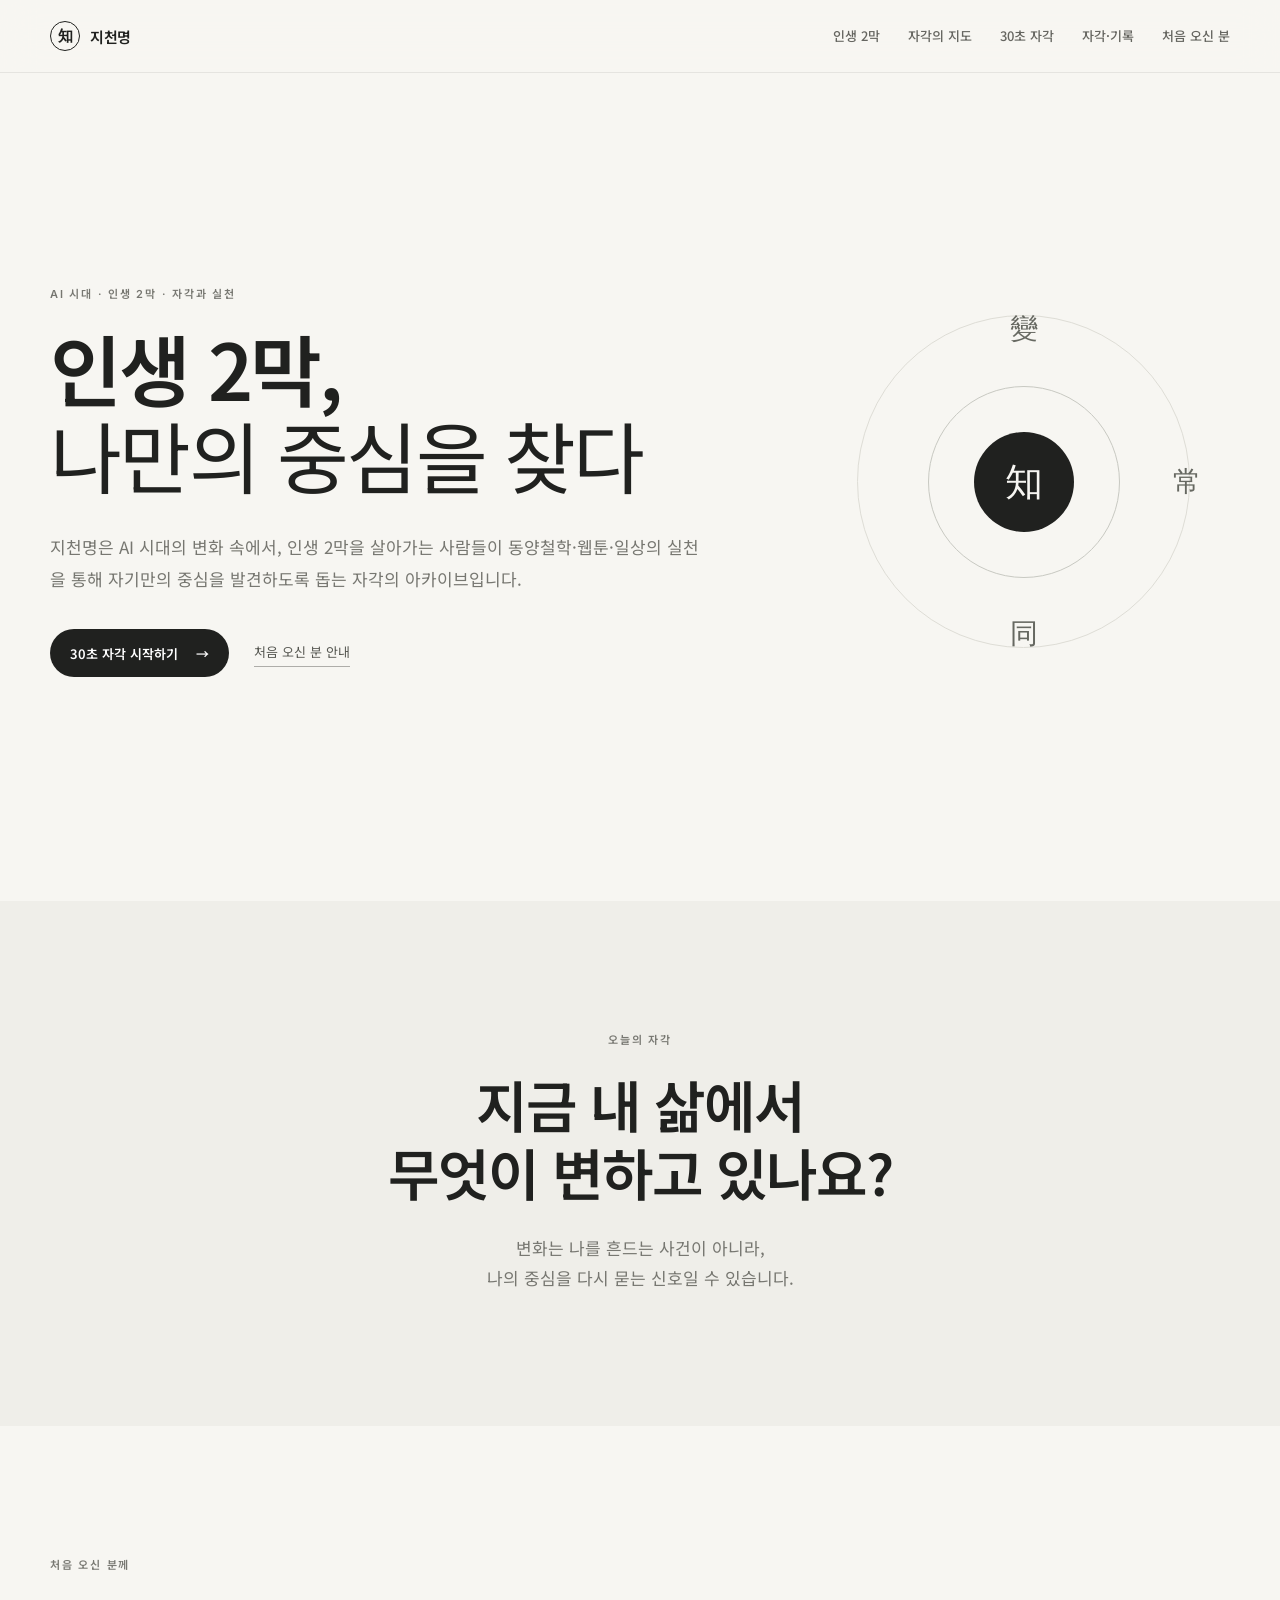
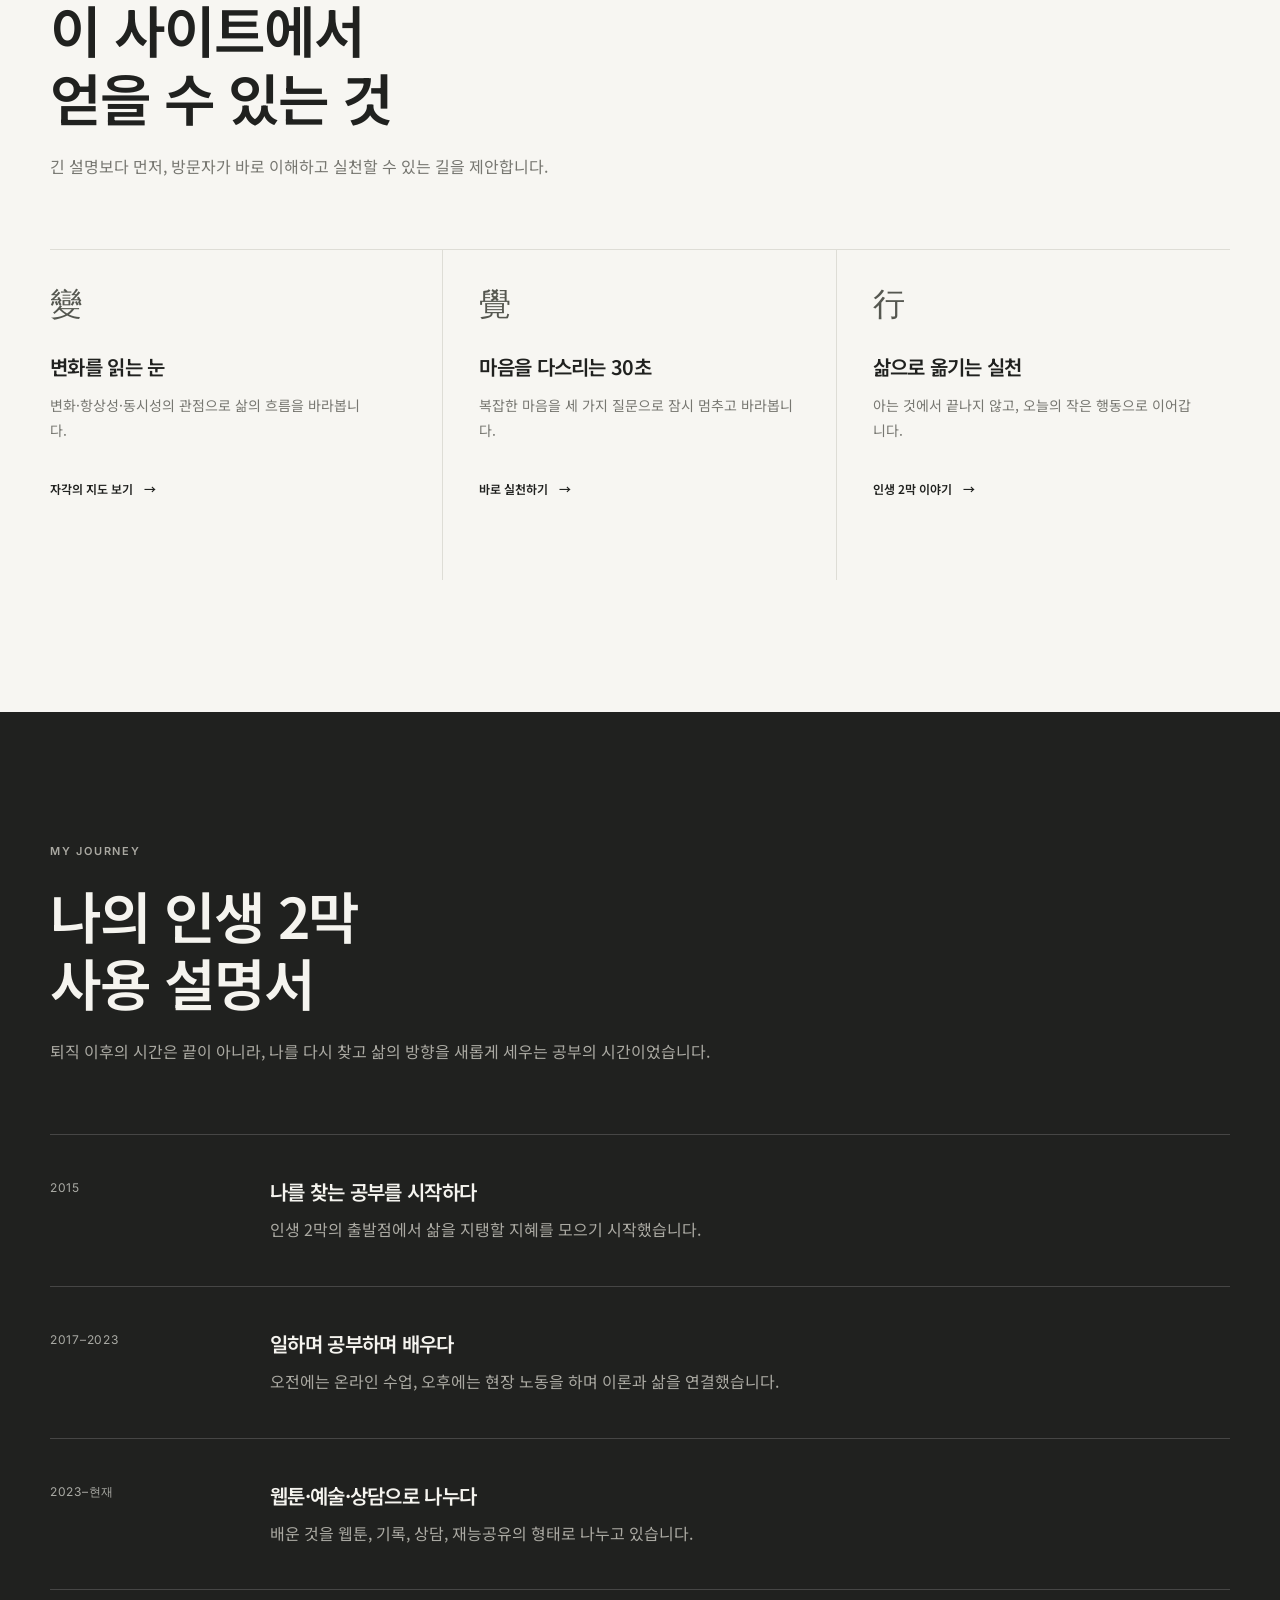
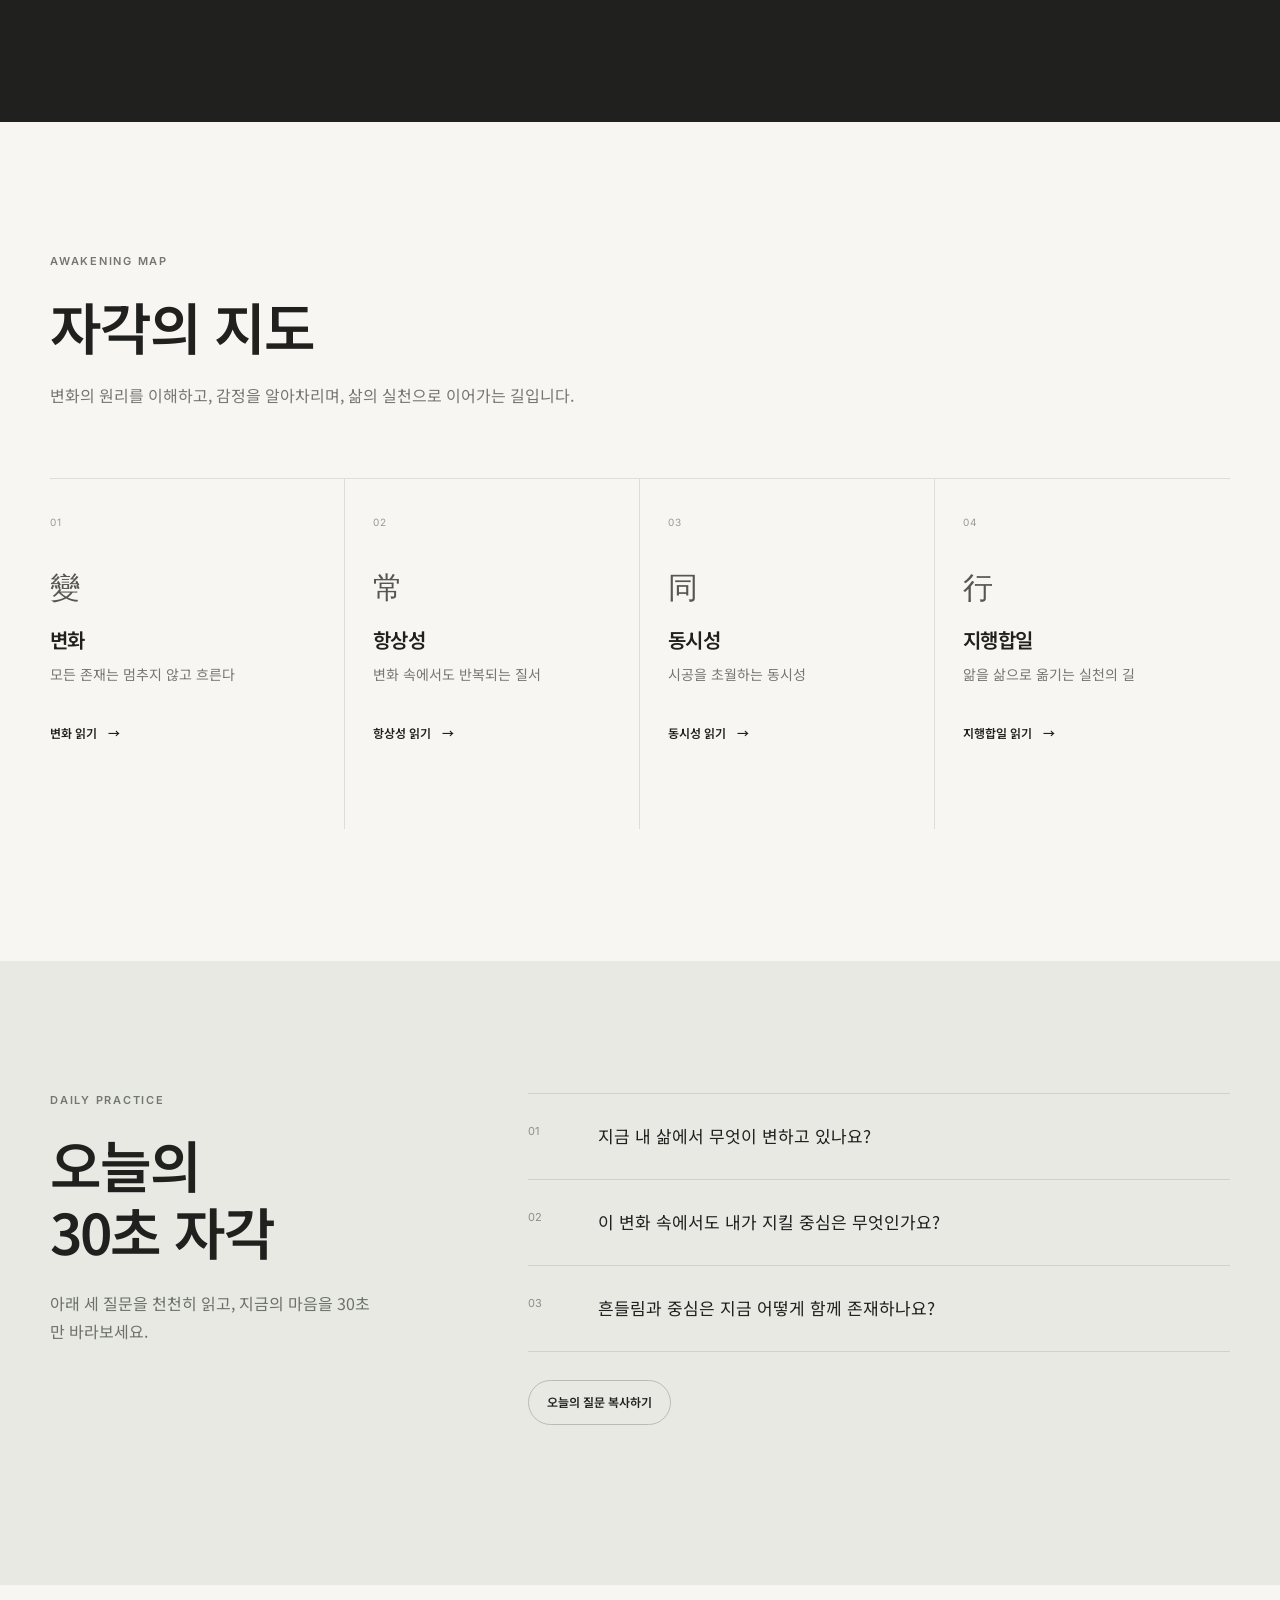
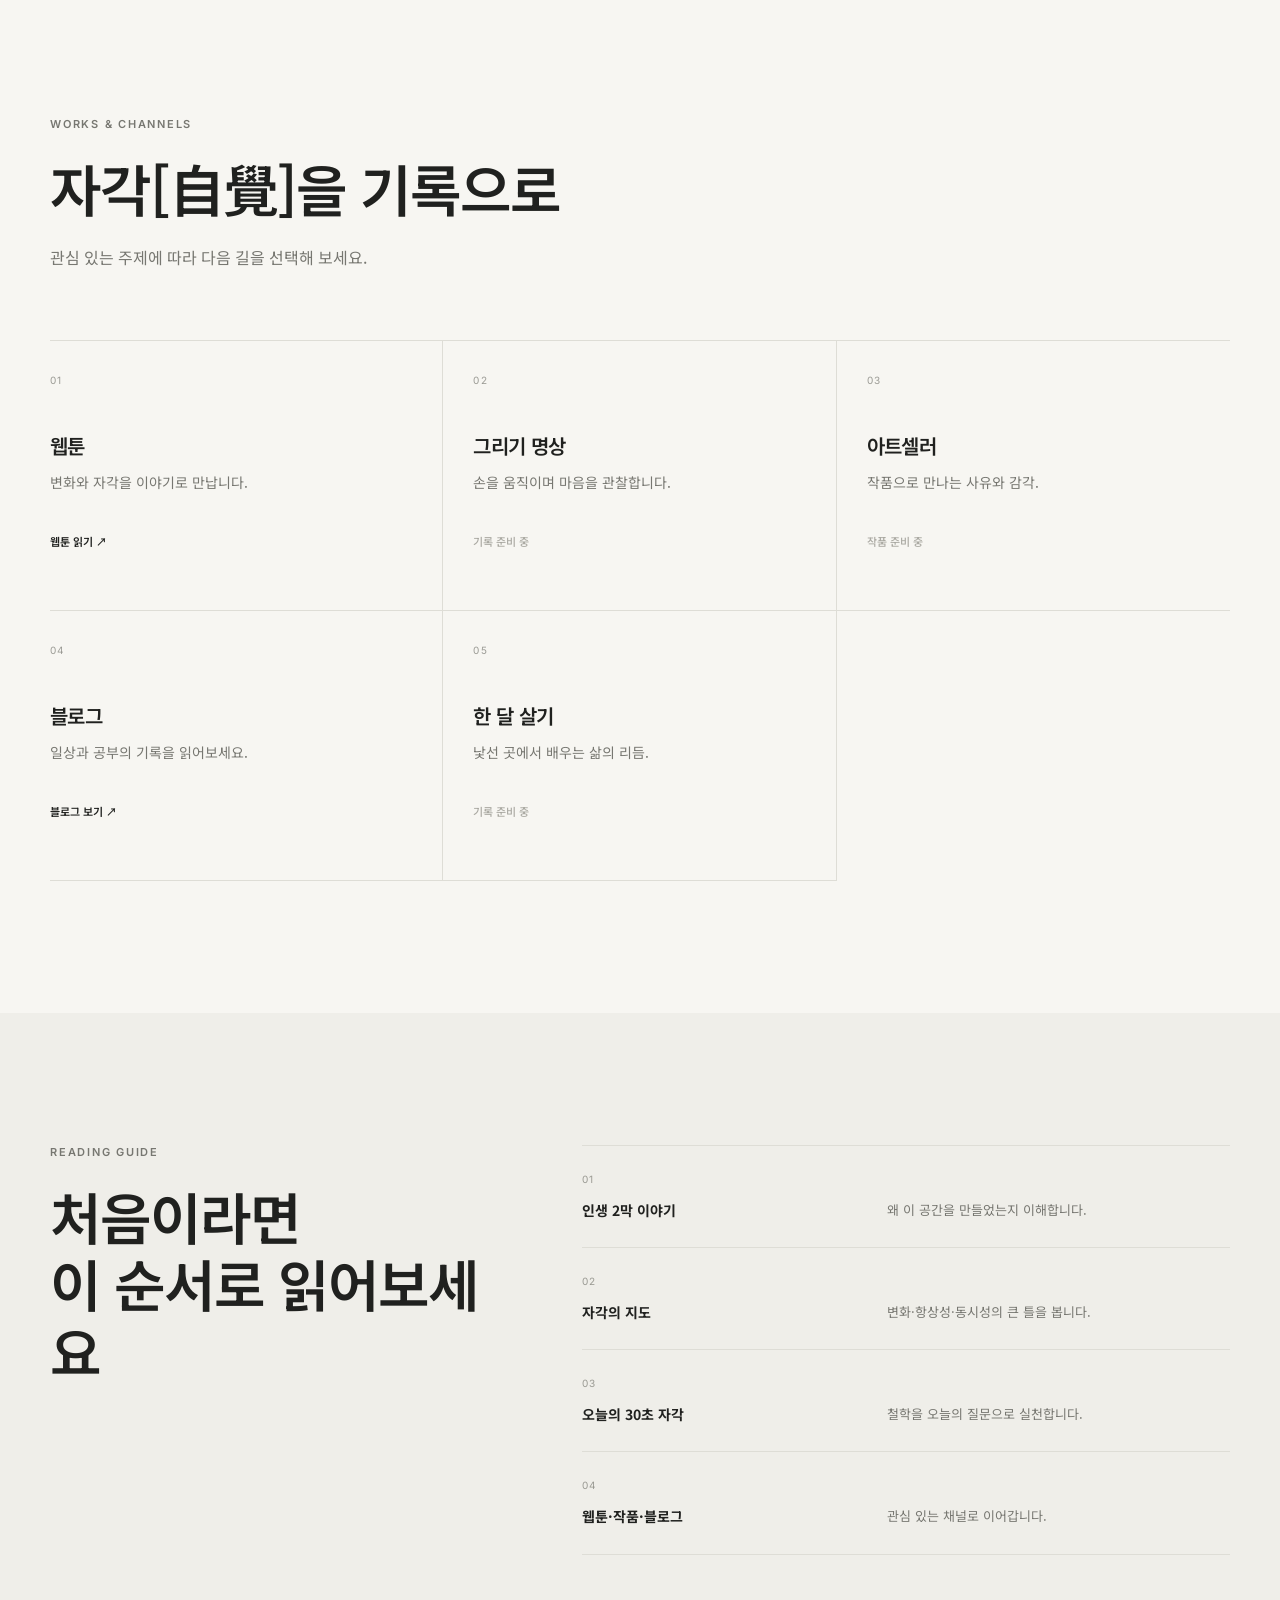
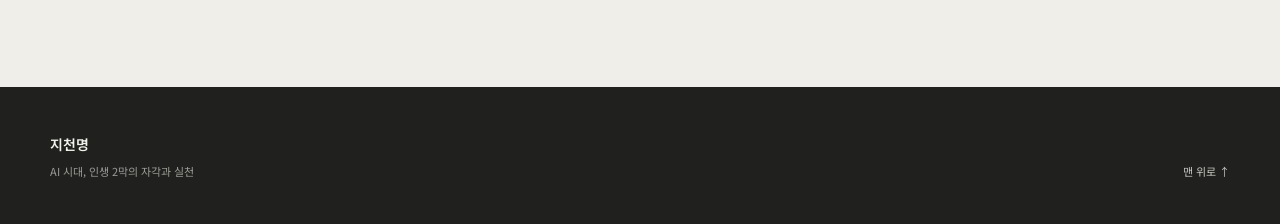
==== index.html @ b107c4fb "Update paragraphs for consistency in index.html" ====
<!doctype html>
<html lang="ko">
<head>
  <meta charset="utf-8">
  <meta name="viewport" content="width=device-width, initial-scale=1">
  <meta name="description" content="지천명 — AI 시대, 인생 2막의 자각과 실천. 동양철학·웹툰·일상의 실천을 통해 나만의 중심을 찾는 자각의 아카이브.">
  <meta name="theme-color" content="#f7f6f2">
  <meta property="og:title" content="지천명 | AI 시대, 인생 2막의 자각과 실천">
  <meta property="og:description" content="변화·항상성·동시성의 관점으로 인생 2막을 바라보고, 작은 실천으로 이어가는 자각의 아카이브.">
  <title>지천명 | AI 시대, 인생 2막의 자각과 실천</title>
  <link rel="preconnect" href="https://fonts.googleapis.com">
  <link rel="preconnect" href="https://fonts.gstatic.com" crossorigin>
  <link href="https://fonts.googleapis.com/css2?family=Inter:wght@400;500;600&family=Noto+Sans+KR:wght@400;500;600;700&display=swap" rel="stylesheet">
  <link rel="stylesheet" href="style.css">
</head>

<body>
  <header class="site-header">
    <div class="header-inner">
      <a class="brand" href="#top" aria-label="지천명 홈">
        <span class="brand-mark">知</span>
        <span>지천명</span>
      </a>

      <button class="menu-toggle" type="button" aria-expanded="false" aria-controls="site-nav">
        <span></span><span></span><span></span>
        <span class="sr-only">메뉴 열기</span>
      </button>

      <nav id="site-nav" class="site-nav" aria-label="주요 메뉴">
        <a href="#journey">인생 2막</a>
        <a href="#map">자각의 지도</a>
        <a href="#practice">30초 자각</a>
        <a href="#works">자각·기록</a>
        <a href="#guide">처음 오신 분</a>
      </nav>
    </div>
  </header>

  <main id="top">
    <section class="hero section">
      <div class="container hero-grid">
        <div class="hero-copy">
          <p class="eyebrow">AI 시대 · 인생 2막 · 자각과 실천</p>
          <h1>인생 2막,<br><em>나만의 중심을 찾다</em></h1>
          <p class="hero-lead">
            지천명은 AI 시대의 변화 속에서, 인생 2막을 살아가는 사람들이
            동양철학·웹툰·일상의 실천을 통해 자기만의 중심을 발견하도록 돕는
            자각의 아카이브입니다.
          </p>
          <div class="hero-actions">
            <a class="button button-dark" href="#practice">30초 자각 시작하기 <span>→</span></a>
            <a class="text-link" href="#guide">처음 오신 분 안내</a>
          </div>
        </div>

        <div class="hero-symbol" aria-hidden="true">
          <div class="symbol-ring ring-outer"></div>
          <div class="symbol-ring ring-inner"></div>
          <div class="symbol-center">知</div>
          <span class="symbol-label label-top">變</span>
          <span class="symbol-label label-right">常</span>
          <span class="symbol-label label-bottom">同</span>
        </div>
      </div>
    </section>

    <section class="signal section section-soft">
      <div class="container narrow">
        <p class="eyebrow">오늘의 자각</p>
        <h2>지금 내 삶에서<br>무엇이 변하고 있나요?</h2>
        <p class="section-lead">
          변화는 나를 흔드는 사건이 아니라,<br class="desktop-only">
          나의 중심을 다시 묻는 신호일 수 있습니다.
        </p>
      </div>
    </section>

    <section class="intro section" id="guide">
      <div class="container">
        <div class="section-heading">
          <p class="eyebrow">처음 오신 분께</p>
          <h2>이 사이트에서<br>얻을 수 있는 것</h2>
          <p>긴 설명보다 먼저, 방문자가 바로 이해하고 실천할 수 있는 길을 제안합니다.</p>
        </div>

        <div class="three-columns">
          <article class="principle">
            <span class="hanja">變</span>
            <h3>변화를 읽는 눈</h3>
            <p>변화·항상성·동시성의 관점으로 삶의 흐름을 바라봅니다.</p>
            <a href="#map">자각의 지도 보기 <span>→</span></a>
          </article>

          <article class="principle">
            <span class="hanja">覺</span>
            <h3>마음을 다스리는 30초</h3>
            <p>복잡한 마음을 세 가지 질문으로 잠시 멈추고 바라봅니다.</p>
            <a href="#practice">바로 실천하기 <span>→</span></a>
          </article>

          <article class="principle">
            <span class="hanja">行</span>
            <h3>삶으로 옮기는 실천</h3>
            <p>아는 것에서 끝나지 않고, 오늘의 작은 행동으로 이어갑니다.</p>
            <a href="#journey">인생 2막 이야기 <span>→</span></a>
          </article>
        </div>
      </div>
    </section>

    <section class="journey section section-dark" id="journey">
      <div class="container">
        <div class="section-heading heading-light">
          <p class="eyebrow">My Journey</p>
          <h2>나의 인생 2막<br>사용 설명서</h2>
          <p>퇴직 이후의 시간은 끝이 아니라, 나를 다시 찾고 삶의 방향을 새롭게 세우는 공부의 시간이었습니다.</p>
        </div>

        <div class="timeline">
          <article class="timeline-item">
            <div class="timeline-year">2015</div>
            <div>
              <h3>나를 찾는 공부를 시작하다</h3>
              <p>인생 2막의 출발점에서 삶을 지탱할 지혜를 모으기 시작했습니다.</p>
            </div>
          </article>

          <article class="timeline-item">
            <div class="timeline-year">2017–2023</div>
            <div>
              <h3>일하며 공부하며 배우다</h3>
              <p>오전에는 온라인 수업, 오후에는 현장 노동을 하며 이론과 삶을 연결했습니다.</p>
            </div>
          </article>

          <article class="timeline-item">
            <div class="timeline-year">2023–현재</div>
            <div>
              <h3>웹툰·예술·상담으로 나누다</h3>
              <p>배운 것을 웹툰, 기록, 상담, 재능공유의 형태로 나누고 있습니다.</p>
            </div>
          </article>
        </div>
      </div>
    </section>

    <section class="map section" id="map">
      <div class="container">
        <div class="section-heading">
          <p class="eyebrow">Awakening Map</p>
          <h2>자각의 지도</h2>
          <p>변화의 원리를 이해하고, 감정을 알아차리며, 삶의 실천으로 이어가는 길입니다.</p>
        </div>

        <div class="map-grid">
          <article class="map-item">
            <span class="map-number">01</span>
            <span class="hanja">變</span>
            <h3>변화</h3>
            <p>모든 존재는 멈추지 않고 흐른다</p>
            <a href="#top">변화 읽기 <span>→</span></a>
          </article>

          <article class="map-item">
            <span class="map-number">02</span>
            <span class="hanja">常</span>
            <h3>항상성</h3>
            <p>변화 속에서도 반복되는 질서</p>
            <a href="#top">항상성 읽기 <span>→</span></a>
          </article>

          <article class="map-item">
            <span class="map-number">03</span>
            <span class="hanja">同</span>
            <h3>동시성</h3>
            <p>시공을 초월하는 동시성</p>
            <a href="#top">동시성 읽기 <span>→</span></a>
          </article>

          <article class="map-item">
            <span class="map-number">04</span>
            <span class="hanja">行</span>
            <h3>지행합일</h3>
            <p>앎을 삶으로 옮기는 실천의 길</p>
            <a href="#practice">지행합일 읽기 <span>→</span></a>
          </article>
        </div>
      </div>
    </section>

    <section class="practice section section-accent" id="practice">
      <div class="container practice-grid">
        <div>
          <p class="eyebrow">Daily Practice</p>
          <h2>오늘의<br>30초 자각</h2>
          <p class="practice-intro">아래 세 질문을 천천히 읽고, 지금의 마음을 30초만 바라보세요.</p>
        </div>

        <div class="questions">
          <article class="question">
            <span>01</span>
            <p>지금 내 삶에서 무엇이 변하고 있나요?</p>
          </article>
          <article class="question">
            <span>02</span>
            <p>이 변화 속에서도 내가 지킬 중심은 무엇인가요?</p>
          </article>
          <article class="question">
            <span>03</span>
            <p>흔들림과 중심은 지금 어떻게 함께 존재하나요?</p>
          </article>
          <button class="copy-button" type="button" id="copyQuestions">오늘의 질문 복사하기</button>
          <p class="copy-status" id="copyStatus" aria-live="polite"></p>
        </div>
      </div>
    </section>

    <section class="works section" id="works">
      <div class="container">
        <div class="section-heading">
          <p class="eyebrow">Works & Channels</p>
          <h2>자각[自覺]을 기록으로</h2>
          <p>관심 있는 주제에 따라 다음 길을 선택해 보세요.</p>
        </div>

        <div class="works-grid">
          <a class="work-item external" href="https://blog.naver.com/vlckang" target="_blank" rel="noopener">
            <span class="work-index">01</span>
            <h3>웹툰</h3>
            <p>변화와 자각을 이야기로 만납니다.</p>
            <span class="work-link">웹툰 읽기 ↗</span>
          </a>

          <div class="work-item">
            <span class="work-index">02</span>
            <h3>그리기 명상</h3>
            <p>손을 움직이며 마음을 관찰합니다.</p>
            <span class="work-link muted">기록 준비 중</span>
          </div>

          <div class="work-item">
            <span class="work-index">03</span>
            <h3>아트셀러</h3>
            <p>작품으로 만나는 사유와 감각.</p>
            <span class="work-link muted">작품 준비 중</span>
          </div>

          <a class="work-item external" href="https://blog.naver.com/vlckang" target="_blank" rel="noopener">
            <span class="work-index">04</span>
            <h3>블로그</h3>
            <p>일상과 공부의 기록을 읽어보세요.</p>
            <span class="work-link">블로그 보기 ↗</span>
          </a>

          <div class="work-item">
            <span class="work-index">05</span>
            <h3>한 달 살기</h3>
            <p>낯선 곳에서 배우는 삶의 리듬.</p>
            <span class="work-link muted">기록 준비 중</span>
          </div>
        </div>
      </div>
    </section>

    <section class="guide section section-soft" aria-labelledby="guide-title">
      <div class="container guide-grid">
        <div>
          <p class="eyebrow">Reading Guide</p>
          <h2 id="guide-title">처음이라면<br>이 순서로 읽어보세요</h2>
        </div>

        <ol class="reading-list">
          <li><a href="#journey"><strong>인생 2막 이야기</strong><span>왜 이 공간을 만들었는지 이해합니다.</span></a></li>
          <li><a href="#map"><strong>자각의 지도</strong><span>변화·항상성·동시성의 큰 틀을 봅니다.</span></a></li>
          <li><a href="#practice"><strong>오늘의 30초 자각</strong><span>철학을 오늘의 질문으로 실천합니다.</span></a></li>
          <li><a href="#works"><strong>웹툰·작품·블로그</strong><span>관심 있는 채널로 이어갑니다.</span></a></li>
        </ol>
      </div>
    </section>
  </main>

  <footer class="site-footer">
    <div class="container footer-inner">
      <div>
        <strong>지천명</strong>
        <p>AI 시대, 인생 2막의 자각과 실천</p>
      </div>
      <a href="#top">맨 위로 ↑</a>
    </div>
  </footer>

  <script>
    const toggle = document.querySelector('.menu-toggle');
    const nav = document.querySelector('#site-nav');

    toggle?.addEventListener('click', () => {
      const open = toggle.getAttribute('aria-expanded') === 'true';
      toggle.setAttribute('aria-expanded', String(!open));
      nav.classList.toggle('is-open', !open);
    });

    nav?.querySelectorAll('a').forEach(link => {
      link.addEventListener('click', () => {
        toggle?.setAttribute('aria-expanded', 'false');
        nav?.classList.remove('is-open');
      });
    });

    const copyButton = document.querySelector('#copyQuestions');
    const copyStatus = document.querySelector('#copyStatus');

    copyButton?.addEventListener('click', async () => {
      const text = [
        '지금 내 삶에서 무엇이 변하고 있나요?',
        '이 변화 속에서도 내가 지킬 중심은 무엇인가요?',
        '흔들림과 중심은 지금 어떻게 함께 존재하나요?'
      ].map((q, i) => `${i + 1}. ${q}`).join('\\n');

      try {
        await navigator.clipboard.writeText(text);
        copyButton.textContent = '복사되었습니다 ✓';
        copyStatus.textContent = '오늘의 질문을 클립보드에 저장했습니다.';
        setTimeout(() => {
          copyButton.textContent = '오늘의 질문 복사하기';
          copyStatus.textContent = '';
        }, 2200);
      } catch {
        copyStatus.textContent = '복사 기능을 사용할 수 없습니다. 질문을 직접 선택해 주세요.';
      }
    });
  </script>
</body>
</html>
---- style.css ----
/* =========================================================
   지천명 — Minimal Editorial Design
   ========================================================= */

:root {
  --paper: #f7f6f2;
  --paper-2: #efeee9;
  --ink: #20211f;
  --muted: #777771;
  --line: #deddd6;
  --dark: #20211f;
  --dark-2: #292a27;
  --light-ink: #f5f4ef;
  --accent: #68736d;
  --max: 1180px;
  --narrow: 760px;
  --radius: 18px;
  --shadow: 0 18px 60px rgba(25, 25, 22, .06);
}

* { box-sizing: border-box; }

html {
  scroll-behavior: smooth;
  scroll-padding-top: 82px;
}

body {
  margin: 0;
  background: var(--paper);
  color: var(--ink);
  font-family: "Noto Sans KR", system-ui, -apple-system, BlinkMacSystemFont, "Segoe UI", sans-serif;
  font-size: 16px;
  line-height: 1.8;
  -webkit-font-smoothing: antialiased;
  text-rendering: optimizeLegibility;
}

a {
  color: inherit;
  text-decoration: none;
}

button, a { -webkit-tap-highlight-color: transparent; }

button { font: inherit; }

.container {
  width: min(calc(100% - 48px), var(--max));
  margin-inline: auto;
}

.narrow {
  width: min(calc(100% - 48px), var(--narrow));
}

.section {
  padding: 132px 0;
}

.section-soft { background: var(--paper-2); }

.section-dark {
  background: var(--dark);
  color: var(--light-ink);
}

.section-accent {
  background: #e8e9e3;
}

.eyebrow {
  margin: 0 0 22px;
  color: var(--muted);
  font-family: Inter, "Noto Sans KR", sans-serif;
  font-size: 11px;
  font-weight: 600;
  letter-spacing: .16em;
  line-height: 1.4;
  text-transform: uppercase;
}

h1, h2, h3, p { margin-top: 0; }

h1, h2, h3 {
  letter-spacing: -.035em;
  font-weight: 600;
}

h1 {
  max-width: 760px;
  margin-bottom: 32px;
  font-size: clamp(48px, 6.2vw, 78px);
  line-height: 1.12;
}

h1 em {
  font-style: normal;
  font-weight: 400;
}

h2 {
  margin-bottom: 22px;
  font-size: clamp(34px, 4.4vw, 56px);
  line-height: 1.2;
}

h3 {
  margin-bottom: 12px;
  font-size: 20px;
  line-height: 1.45;
}

p { color: var(--muted); }

.site-header {
  position: sticky;
  top: 0;
  z-index: 50;
  border-bottom: 1px solid rgba(32, 33, 31, .08);
  background: rgba(247, 246, 242, .88);
  backdrop-filter: blur(18px);
}

.header-inner {
  position: relative;
  width: min(calc(100% - 48px), var(--max));
  min-height: 72px;
  margin-inline: auto;
  display: flex;
  align-items: center;
  justify-content: space-between;
}

.brand {
  display: inline-flex;
  align-items: center;
  gap: 10px;
  font-size: 15px;
  font-weight: 600;
  letter-spacing: -.02em;
}

.brand-mark {
  display: grid;
  width: 30px;
  height: 30px;
  place-items: center;
  border: 1px solid var(--ink);
  border-radius: 50%;
  font-family: serif;
  font-size: 15px;
}

.site-nav {
  display: flex;
  align-items: center;
  gap: 28px;
}

.site-nav a {
  color: #666661;
  font-size: 13px;
  font-weight: 500;
  transition: color .2s ease;
}

.site-nav a:hover,
.site-nav a:focus-visible { color: var(--ink); }

.menu-toggle {
  display: none;
  width: 40px;
  height: 40px;
  padding: 9px;
  border: 0;
  background: transparent;
  cursor: pointer;
}

.menu-toggle span:not(.sr-only) {
  display: block;
  width: 100%;
  height: 1px;
  margin: 5px 0;
  background: var(--ink);
}

.sr-only {
  position: absolute;
  width: 1px;
  height: 1px;
  padding: 0;
  overflow: hidden;
  clip: rect(0, 0, 0, 0);
  white-space: nowrap;
  border: 0;
}

.hero {
  min-height: min(850px, calc(100vh - 72px));
  display: flex;
  align-items: center;
  padding: 110px 0 120px;
}

.hero-grid {
  display: grid;
  grid-template-columns: minmax(0, 1.25fr) minmax(300px, .75fr);
  gap: 80px;
  align-items: center;
}

.hero-lead {
  max-width: 650px;
  margin-bottom: 34px;
  font-size: 17px;
  line-height: 1.9;
}

.hero-actions {
  display: flex;
  align-items: center;
  gap: 25px;
  flex-wrap: wrap;
}

.button {
  display: inline-flex;
  align-items: center;
  justify-content: center;
  min-height: 48px;
  padding: 0 20px;
  border-radius: 999px;
  font-size: 13px;
  font-weight: 600;
  transition: transform .2s ease, opacity .2s ease;
}

.button:hover { transform: translateY(-2px); }

.button-dark {
  gap: 18px;
  background: var(--dark);
  color: white;
}

.text-link {
  position: relative;
  padding-bottom: 3px;
  color: #555650;
  font-size: 13px;
}

.text-link::after {
  content: "";
  position: absolute;
  right: 0;
  bottom: 0;
  left: 0;
  height: 1px;
  background: currentColor;
  opacity: .45;
}

.hero-symbol {
  position: relative;
  width: min(370px, 80vw);
  aspect-ratio: 1;
  margin-inline: auto;
  display: grid;
  place-items: center;
}

.symbol-ring {
  position: absolute;
  border: 1px solid var(--line);
  border-radius: 50%;
}

.ring-outer {
  inset: 5%;
}

.ring-inner {
  inset: 24%;
  border-color: #c8c9c2;
}

.symbol-center {
  display: grid;
  width: 100px;
  height: 100px;
  place-items: center;
  border-radius: 50%;
  background: var(--ink);
  color: var(--paper);
  font-family: serif;
  font-size: 38px;
}

.symbol-label {
  position: absolute;
  font-family: serif;
  font-size: 28px;
  color: #666861;
}

.label-top { top: 2%; left: 50%; transform: translateX(-50%); }
.label-right { top: 50%; right: 2%; transform: translateY(-50%); }
.label-bottom { bottom: 2%; left: 50%; transform: translateX(-50%); }

.signal {
  text-align: center;
}

.signal h2 {
  margin-bottom: 28px;
}

.section-lead {
  margin-bottom: 0;
  font-size: 17px;
}

.section-heading {
  max-width: 700px;
  margin-bottom: 68px;
}

.section-heading > p:last-child {
  max-width: 680px;
  margin-bottom: 0;
  font-size: 16px;
}

.three-columns {
  display: grid;
  grid-template-columns: repeat(3, 1fr);
  border-top: 1px solid var(--line);
}

.principle {
  min-height: 330px;
  padding: 38px 36px 36px 0;
  border-right: 1px solid var(--line);
}

.principle + .principle {
  padding-left: 36px;
}

.principle:last-child {
  border-right: 0;
  padding-right: 0;
}

.hanja {
  display: block;
  margin-bottom: 32px;
  color: #555750;
  font-family: serif;
  font-size: 32px;
  line-height: 1;
}

.principle p,
.map-item p,
.work-item p {
  max-width: 320px;
  margin-bottom: 30px;
  font-size: 14px;
  line-height: 1.8;
}

.principle a,
.map-item a {
  font-size: 12px;
  font-weight: 600;
}

.principle a span,
.map-item a span {
  margin-left: 8px;
}

.heading-light .eyebrow,
.heading-light > p:last-child,
.section-dark p { color: #aaa9a2; }

.timeline {
  border-top: 1px solid rgba(255,255,255,.17);
}

.timeline-item {
  display: grid;
  grid-template-columns: 170px 1fr;
  gap: 50px;
  padding: 42px 0;
  border-bottom: 1px solid rgba(255,255,255,.17);
}

.timeline-year {
  color: #a9aaa4;
  font-family: Inter, sans-serif;
  font-size: 12px;
  letter-spacing: .06em;
}

.timeline-item h3 {
  margin-bottom: 9px;
  color: var(--light-ink);
}

.timeline-item p {
  max-width: 680px;
  margin-bottom: 0;
}

.map-grid {
  display: grid;
  grid-template-columns: repeat(4, 1fr);
  border-top: 1px solid var(--line);
}

.map-item {
  position: relative;
  min-height: 350px;
  padding: 34px 28px 32px 0;
  border-right: 1px solid var(--line);
}

.map-item + .map-item { padding-left: 28px; }
.map-item:last-child { border-right: 0; padding-right: 0; }

.map-number,
.work-index {
  display: block;
  margin-bottom: 42px;
  color: #9a9a94;
  font-family: Inter, sans-serif;
  font-size: 10px;
  letter-spacing: .12em;
}

.map-item .hanja {
  margin-bottom: 22px;
  font-size: 30px;
}

.map-item h3 { margin-bottom: 8px; }

.section-accent .eyebrow { color: #73786f; }

.practice-grid {
  display: grid;
  grid-template-columns: .7fr 1.3fr;
  gap: 100px;
  align-items: start;
}

.practice h2 { margin-bottom: 24px; }

.practice-intro {
  max-width: 320px;
  color: #6d716a;
}

.questions {
  border-top: 1px solid #cfd1ca;
}

.question {
  display: grid;
  grid-template-columns: 48px 1fr;
  gap: 22px;
  padding: 28px 0;
  border-bottom: 1px solid #cfd1ca;
}

.question span {
  color: #8b9088;
  font-family: Inter, sans-serif;
  font-size: 11px;
}

.question p {
  margin: 0;
  color: var(--ink);
  font-size: 17px;
  line-height: 1.7;
}

.copy-button {
  margin-top: 28px;
  min-height: 45px;
  padding: 0 18px;
  border: 1px solid #bbbdb5;
  border-radius: 999px;
  background: transparent;
  color: var(--ink);
  font-size: 12px;
  font-weight: 600;
  cursor: pointer;
  transition: background .2s ease, color .2s ease;
}

.copy-button:hover {
  background: var(--dark);
  color: white;
}

.copy-status {
  min-height: 1.5em;
  margin: 10px 0 0;
  font-size: 12px;
}

.works-grid {
  display: grid;
  grid-template-columns: repeat(3, 1fr);
  border-top: 1px solid var(--line);
}

.work-item {
  min-height: 270px;
  padding: 30px 30px 28px 0;
  border-right: 1px solid var(--line);
  border-bottom: 1px solid var(--line);
  transition: background .2s ease, transform .2s ease;
}

.work-item:nth-child(3n + 2) { padding-left: 30px; }
.work-item:nth-child(3n) {
  padding-left: 30px;
  padding-right: 0;
  border-right: 0;
}

.work-item:hover {
  background: rgba(255,255,255,.32);
}

.work-item.external { cursor: pointer; }

.work-item h3 { margin-bottom: 10px; }

.work-item p {
  margin-bottom: 30px;
}

.work-link {
  font-size: 11px;
  font-weight: 600;
}

.work-link.muted {
  color: #aaa9a2;
  font-weight: 500;
}

.guide-grid {
  display: grid;
  grid-template-columns: .8fr 1.2fr;
  gap: 100px;
  align-items: start;
}

.reading-list {
  margin: 0;
  padding: 0;
  list-style: none;
  border-top: 1px solid var(--line);
  counter-reset: reading;
}

.reading-list li {
  counter-increment: reading;
  border-bottom: 1px solid var(--line);
}

.reading-list a {
  display: grid;
  grid-template-columns: 1fr 1.2fr;
  gap: 20px;
  padding: 24px 0;
}

.reading-list a::before {
  content: "0" counter(reading);
  grid-column: 1 / -1;
  margin-bottom: -10px;
  color: #999992;
  font-family: Inter, sans-serif;
  font-size: 10px;
  letter-spacing: .1em;
}

.reading-list strong {
  font-size: 14px;
}

.reading-list span {
  color: var(--muted);
  font-size: 13px;
}

.site-footer {
  padding: 42px 0;
  background: var(--dark);
  color: #f1f0eb;
}

.footer-inner {
  display: flex;
  align-items: flex-end;
  justify-content: space-between;
  gap: 30px;
}

.footer-inner strong {
  font-size: 14px;
  font-weight: 600;
}

.footer-inner p {
  margin: 5px 0 0;
  color: #999a94;
  font-size: 11px;
}

.footer-inner > a {
  color: #c4c5bf;
  font-size: 11px;
}

:focus-visible {
  outline: 2px solid #5e6d64;
  outline-offset: 4px;
}

@media (max-width: 900px) {
  .section { padding: 100px 0; }

  .hero-grid {
    grid-template-columns: 1fr;
    gap: 60px;
  }

  .hero-symbol {
    width: min(300px, 65vw);
    order: -1;
  }

  .hero-copy { text-align: center; }
  .hero-lead { margin-inline: auto; }
  .hero-actions { justify-content: center; }

  .three-columns,
  .map-grid { grid-template-columns: repeat(2, 1fr); }

  .principle:nth-child(2) { border-right: 0; }
  .principle:nth-child(3) {
    border-top: 1px solid var(--line);
    padding-left: 0;
  }

  .map-item:nth-child(2) { border-right: 0; }
  .map-item:nth-child(n+3) { border-top: 1px solid var(--line); }
  .map-item:nth-child(3) { padding-left: 0; }

  .practice-grid,
  .guide-grid {
    grid-template-columns: 1fr;
    gap: 55px;
  }
}

@media (max-width: 700px) {
  .container,
  .narrow,
  .header-inner {
    width: min(calc(100% - 36px), var(--max));
  }

  .section { padding: 82px 0; }

  .site-header { min-height: 64px; }

  .header-inner { min-height: 64px; }

  .menu-toggle { display: block; }

  .site-nav {
    position: absolute;
    top: calc(100% + 1px);
    right: 0;
    left: 0;
    display: none;
    flex-direction: column;
    align-items: stretch;
    gap: 0;
    padding: 10px 18px 18px;
    border-bottom: 1px solid var(--line);
    background: rgba(247,246,242,.98);
    box-shadow: var(--shadow);
  }

  .site-nav.is-open { display: flex; }

  .site-nav a {
    padding: 12px 0;
    border-bottom: 1px solid rgba(32,33,31,.07);
  }

  .site-nav a:last-child { border-bottom: 0; }

  h1 {
    font-size: clamp(42px, 12vw, 60px);
  }

  h2 {
    font-size: clamp(32px, 9vw, 46px);
  }

  .hero {
    min-height: auto;
    padding: 72px 0 92px;
  }

  .hero-symbol {
    width: 230px;
  }

  .symbol-center {
    width: 72px;
    height: 72px;
    font-size: 29px;
  }

  .symbol-label { font-size: 22px; }

  .three-columns,
  .map-grid,
  .works-grid {
    grid-template-columns: 1fr;
  }

  .principle,
  .principle + .principle,
  .principle:last-child,
  .map-item,
  .map-item + .map-item,
  .map-item:last-child,
  .work-item,
  .work-item:nth-child(3n + 2),
  .work-item:nth-child(3n) {
    min-height: 0;
    padding: 30px 0;
    border-right: 0;
    border-bottom: 1px solid var(--line);
  }

  .principle:last-child,
  .map-item:last-child,
  .work-item:last-child {
    border-bottom: 0;
  }

  .principle:nth-child(3),
  .map-item:nth-child(n+3) {
    border-top: 0;
  }

  .principle .hanja { margin-bottom: 22px; }

  .map-item {
    min-height: 250px;
  }

  .work-item { min-height: 220px; }

  .timeline-item {
    grid-template-columns: 1fr;
    gap: 8px;
    padding: 30px 0;
  }

  .question {
    grid-template-columns: 35px 1fr;
    gap: 10px;
  }

  .question p { font-size: 15px; }

  .reading-list a {
    grid-template-columns: 1fr;
    gap: 5px;
  }

  .reading-list a::before { margin-bottom: 2px; }

  .footer-inner {
    align-items: flex-start;
    flex-direction: column;
  }

  .desktop-only { display: none; }
}

@media (prefers-reduced-motion: reduce) {
  html { scroll-behavior: auto; }
  *, *::before, *::after {
    transition: none !important;
    animation: none !important;
  }
}
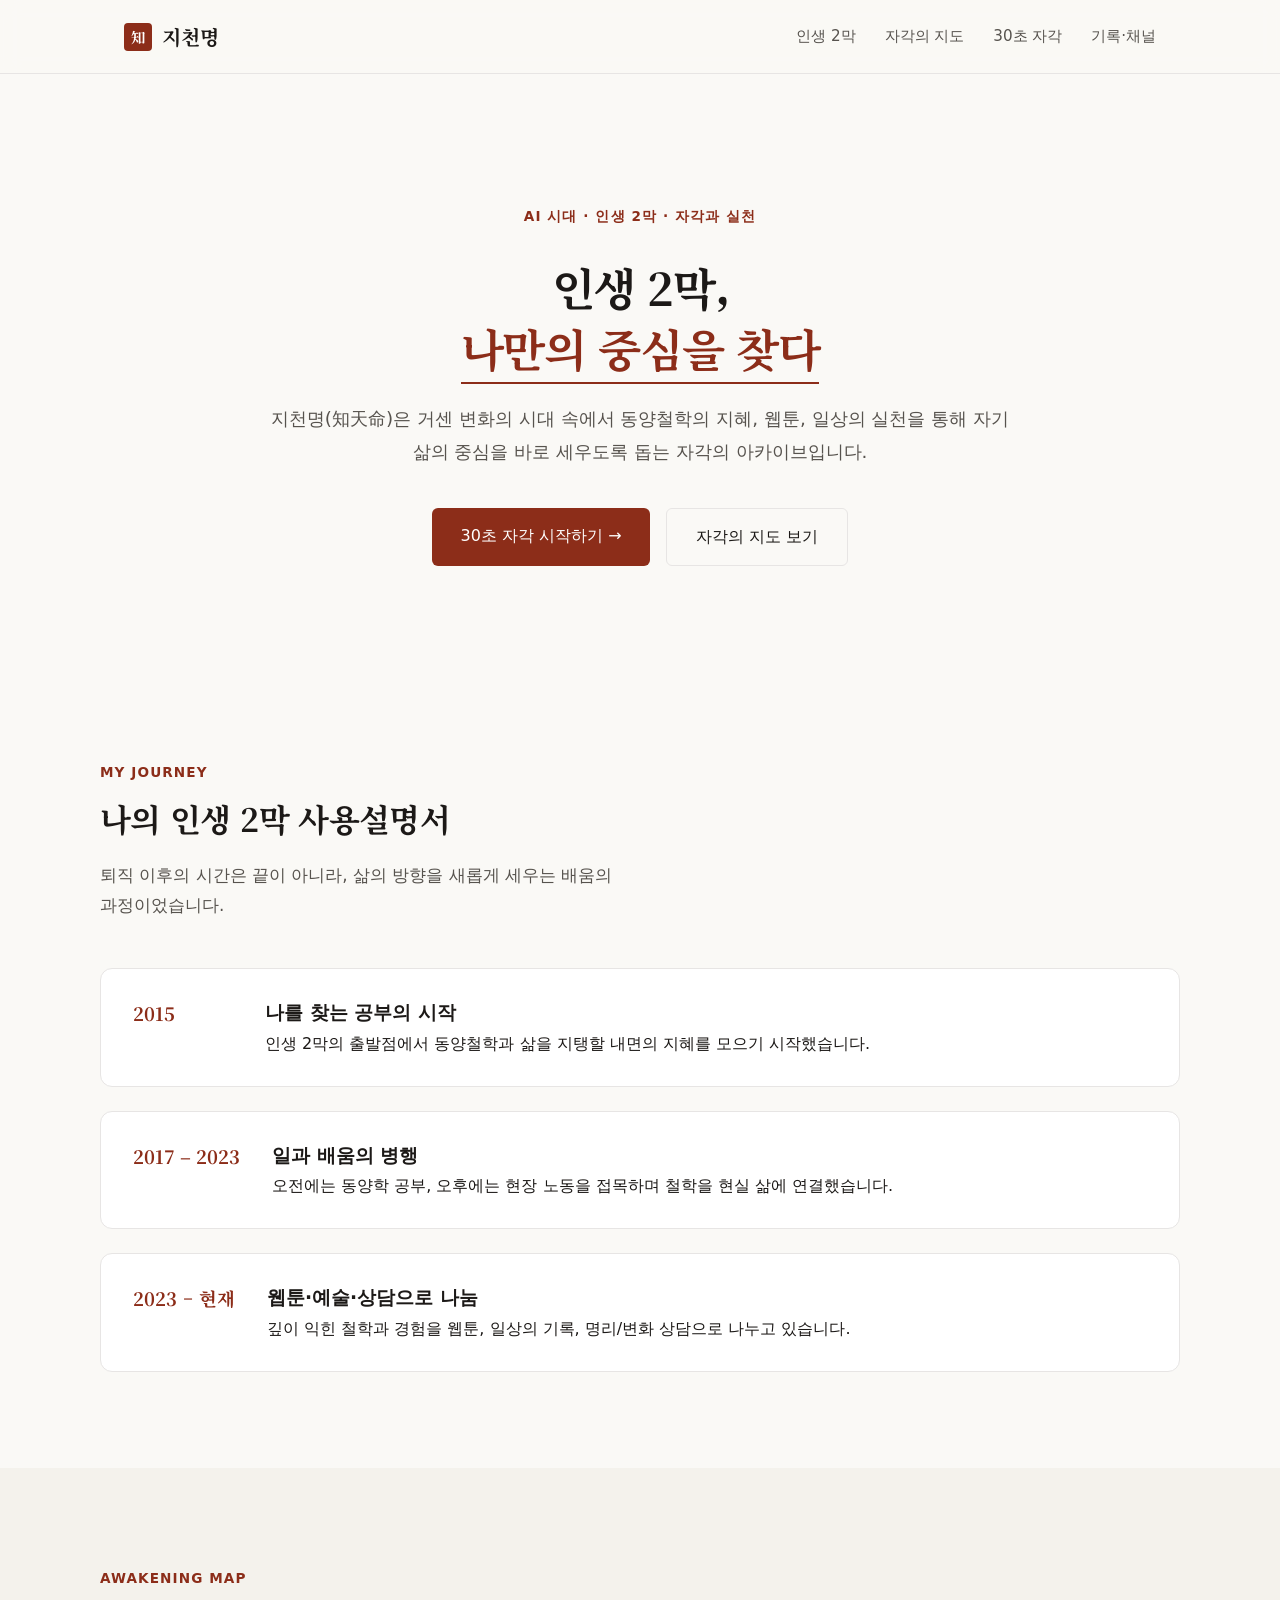
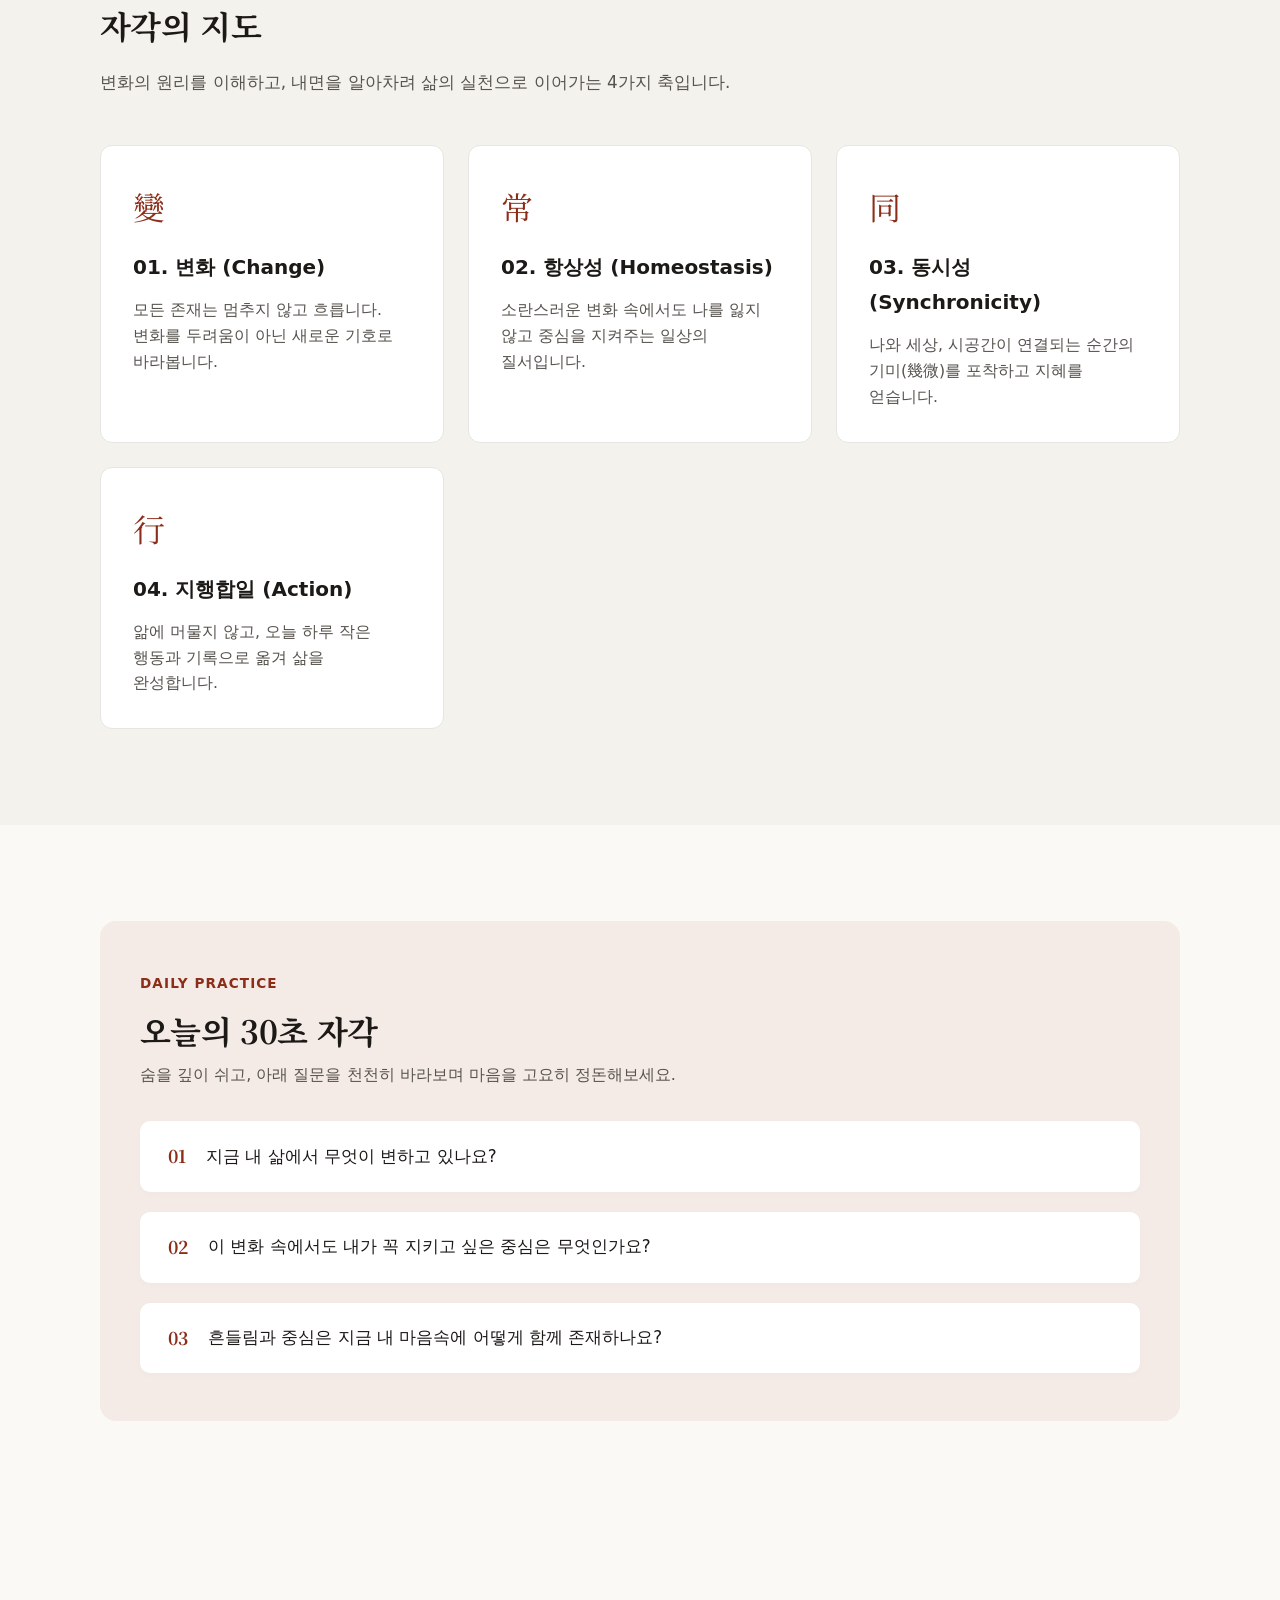
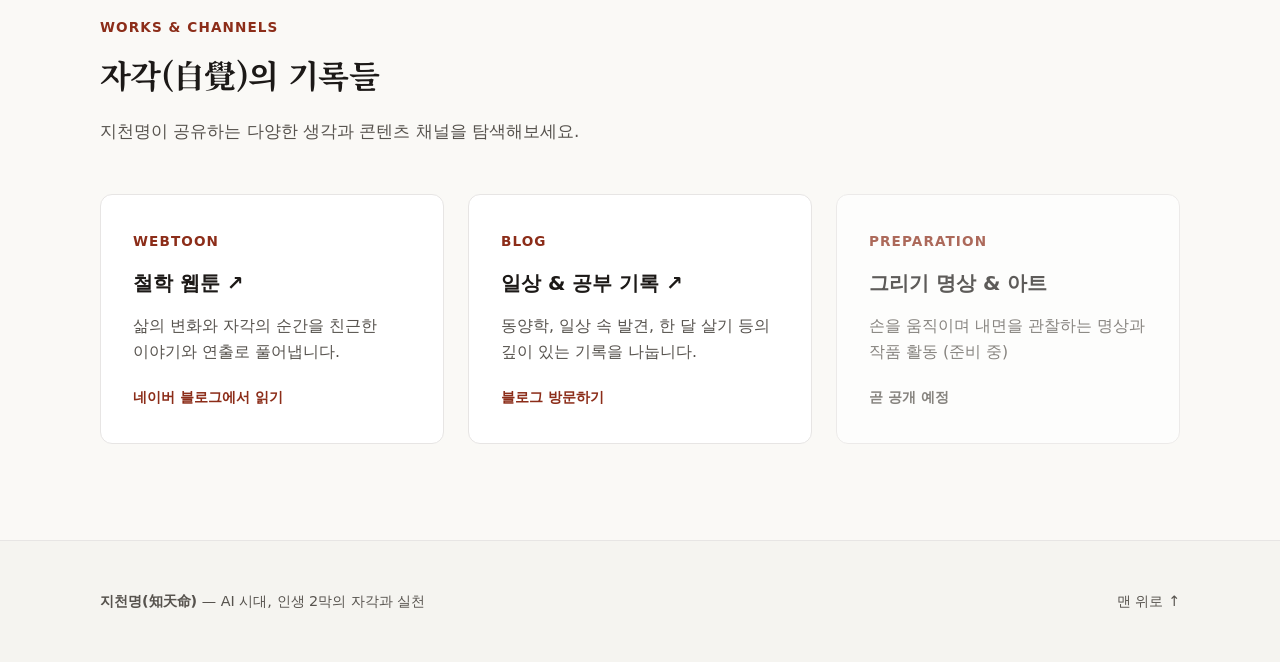
==== commit a9aa61d1: "Add initial HTML structure for 지천명 website This file contains the complete HTML structure for the '지" ====
--- a/index.html
+++ b/index.html
@@ -1,334 +1,544 @@
-<!doctype html>
+<!DOCTYPE html>
 <html lang="ko">
 <head>
-  <meta charset="utf-8">
-  <meta name="viewport" content="width=device-width, initial-scale=1">
-  <meta name="description" content="지천명 — AI 시대, 인생 2막의 자각과 실천. 동양철학·웹툰·일상의 실천을 통해 나만의 중심을 찾는 자각의 아카이브.">
-  <meta name="theme-color" content="#f7f6f2">
-  <meta property="og:title" content="지천명 | AI 시대, 인생 2막의 자각과 실천">
-  <meta property="og:description" content="변화·항상성·동시성의 관점으로 인생 2막을 바라보고, 작은 실천으로 이어가는 자각의 아카이브.">
-  <title>지천명 | AI 시대, 인생 2막의 자각과 실천</title>
+  <meta charset="UTF-8">
+  <meta name="viewport" content="width=device-width, initial-scale=1.0">
+  <title>지천명(知天命) - AI 시대, 나만의 중심을 찾다</title>
+  
+  <!-- Noto Serif KR (명조) & Pretendard/Noto Sans (고딕) 웹폰트 -->
   <link rel="preconnect" href="https://fonts.googleapis.com">
   <link rel="preconnect" href="https://fonts.gstatic.com" crossorigin>
-  <link href="https://fonts.googleapis.com/css2?family=Inter:wght@400;500;600&family=Noto+Sans+KR:wght@400;500;600;700&display=swap" rel="stylesheet">
-  <link rel="stylesheet" href="style.css">
+  <link href="https://fonts.googleapis.com/css2?family=Noto+Serif+KR:wght@400;600;700&family=Pretendard:wght@300;400;500;600&display=swap" rel="stylesheet">
+
+  <style>
+    /* ===================================================
+       1. Global Styles & CSS Variables
+       =================================================== */
+    :root {
+      --bg-primary: #FAF9F6;       /* 따뜻하고 은은한 오프화이트 바탕 */
+      --bg-card: #FFFFFF;          /* 깨끗한 카드 배경 */
+      --text-main: #1C1917;        /* 신뢰감을 주는 딥 차콜 */
+      --text-sub: #57534E;         /* 가독성 높은 차분한 보조 텍스트 */
+      --accent: #8C2D19;           /* 단아한 붉은 칠/인장 톤 (포인트) */
+      --accent-light: #F5EBE6;     /* 소프트 배경 포인트 */
+      --border-light: #E7E5E4;     /* 경계선 */
+      
+      --font-serif: 'Noto Serif KR', serif;
+      --font-sans: 'Pretendard', -apple-system, BlinkMacSystemFont, system-ui, sans-serif;
+      --max-width: 1080px;
+    }
+
+    * {
+      box-sizing: border-box;
+      margin: 0;
+      padding: 0;
+    }
+
+    html {
+      scroll-behavior: smooth;
+    }
+
+    body {
+      background-color: var(--bg-primary);
+      color: var(--text-main);
+      font-family: var(--font-sans);
+      line-height: 1.75;
+      word-break: keep-all;
+      -webkit-font-smoothing: antialiased;
+    }
+
+    a {
+      color: inherit;
+      text-decoration: none;
+    }
+
+    /* ===================================================
+       2. Header & Navigation
+       =================================================== */
+    header {
+      position: sticky;
+      top: 0;
+      background: rgba(250, 249, 246, 0.9);
+      backdrop-filter: blur(10px);
+      border-bottom: 1px solid var(--border-light);
+      z-index: 100;
+    }
+
+    .header-inner {
+      max-width: var(--max-width);
+      margin: 0 auto;
+      padding: 1.2rem 1.5rem;
+      display: flex;
+      justify-content: space-between;
+      align-items: center;
+    }
+
+    .brand-logo {
+      display: flex;
+      align-items: center;
+      gap: 0.6rem;
+      font-family: var(--font-serif);
+      font-weight: 700;
+      font-size: 1.25rem;
+    }
+
+    .brand-stamp {
+      display: inline-flex;
+      align-items: center;
+      justify-content: center;
+      width: 28px;
+      height: 28px;
+      background-color: var(--accent);
+      color: #FFF;
+      border-radius: 4px;
+      font-size: 0.9rem;
+    }
+
+    nav {
+      display: flex;
+      gap: 1.8rem;
+    }
+
+    nav a {
+      font-size: 0.95rem;
+      color: var(--text-sub);
+      font-weight: 500;
+      transition: color 0.2s ease;
+    }
+
+    nav a:hover {
+      color: var(--accent);
+    }
+
+    /* ===================================================
+       3. Common Layout & Section Styles
+       =================================================== */
+    section {
+      padding: 6rem 1.5rem;
+    }
+
+    .container {
+      max-width: var(--max-width);
+      margin: 0 auto;
+    }
+
+    .section-tag {
+      display: inline-block;
+      font-size: 0.85rem;
+      font-weight: 600;
+      letter-spacing: 0.08em;
+      color: var(--accent);
+      text-transform: uppercase;
+      margin-bottom: 0.75rem;
+    }
+
+    .section-title {
+      font-family: var(--font-serif);
+      font-size: 2rem;
+      font-weight: 700;
+      line-height: 1.4;
+      margin-bottom: 1.25rem;
+      letter-spacing: -0.02em;
+    }
+
+    .section-desc {
+      font-size: 1.05rem;
+      color: var(--text-sub);
+      max-width: 640px;
+      margin-bottom: 3rem;
+    }
+
+    /* ===================================================
+       4. Hero Section
+       =================================================== */
+    .hero {
+      padding: 8rem 1.5rem 6rem;
+      text-align: center;
+    }
+
+    .hero-content {
+      max-width: 780px;
+      margin: 0 auto;
+    }
+
+    .hero h1 {
+      font-family: var(--font-serif);
+      font-size: 2.8rem;
+      font-weight: 700;
+      line-height: 1.35;
+      margin: 1rem 0 1.5rem;
+      letter-spacing: -0.03em;
+    }
+
+    .hero h1 em {
+      font-style: normal;
+      color: var(--accent);
+      border-bottom: 2px solid var(--accent);
+      padding-bottom: 2px;
+    }
+
+    .hero p {
+      font-size: 1.15rem;
+      color: var(--text-sub);
+      line-height: 1.8;
+      margin-bottom: 2.5rem;
+    }
+
+    .hero-buttons {
+      display: flex;
+      justify-content: center;
+      gap: 1rem;
+    }
+
+    .btn-primary {
+      background-color: var(--accent);
+      color: #FFF;
+      padding: 0.85rem 1.8rem;
+      border-radius: 6px;
+      font-weight: 500;
+      transition: all 0.2s ease;
+    }
+
+    .btn-primary:hover {
+      background-color: #722313;
+      transform: translateY(-2px);
+    }
+
+    .btn-secondary {
+      background-color: transparent;
+      color: var(--text-main);
+      border: 1px solid var(--border-light);
+      padding: 0.85rem 1.8rem;
+      border-radius: 6px;
+      font-weight: 500;
+      transition: all 0.2s ease;
+    }
+
+    .btn-secondary:hover {
+      background-color: #FFF;
+      border-color: var(--text-main);
+    }
+
+    /* ===================================================
+       5. Journey & Cards Grid
+       =================================================== */
+    .grid-3 {
+      display: grid;
+      grid-template-columns: repeat(auto-fit, minmax(300px, 1fr));
+      gap: 1.5rem;
+    }
+
+    .grid-2 {
+      display: grid;
+      grid-template-columns: repeat(auto-fit, minmax(340px, 1fr));
+      gap: 1.5rem;
+    }
+
+    .card {
+      background: var(--bg-card);
+      border: 1px solid var(--border-light);
+      border-radius: 12px;
+      padding: 2rem;
+      transition: transform 0.2s ease, box-shadow 0.2s ease;
+    }
+
+    .card:hover {
+      transform: translateY(-4px);
+      box-shadow: 0 12px 24px rgba(0, 0, 0, 0.04);
+    }
+
+    .card-kanji {
+      font-family: var(--font-serif);
+      font-size: 2rem;
+      color: var(--accent);
+      margin-bottom: 1rem;
+      display: block;
+    }
+
+    .card h3 {
+      font-size: 1.25rem;
+      font-weight: 600;
+      margin-bottom: 0.75rem;
+    }
+
+    .card p {
+      font-size: 0.98rem;
+      color: var(--text-sub);
+      line-height: 1.65;
+    }
+
+    .card-link {
+      display: inline-flex;
+      align-items: center;
+      gap: 0.4rem;
+      margin-top: 1.25rem;
+      font-size: 0.9rem;
+      font-weight: 600;
+      color: var(--accent);
+    }
+
+    /* Timeline Style */
+    .timeline {
+      display: flex;
+      flex-direction: column;
+      gap: 1.5rem;
+    }
+
+    .timeline-item {
+      display: flex;
+      gap: 2rem;
+      background: var(--bg-card);
+      padding: 1.75rem 2rem;
+      border-radius: 12px;
+      border: 1px solid var(--border-light);
+    }
+
+    .timeline-year {
+      font-family: var(--font-serif);
+      font-weight: 700;
+      font-size: 1.15rem;
+      color: var(--accent);
+      min-width: 100px;
+    }
+
+    /* ===================================================
+       6. 30-Second Practice Section
+       =================================================== */
+    .practice-box {
+      background: var(--accent-light);
+      border-radius: 16px;
+      padding: 3rem 2.5rem;
+    }
+
+    .question-list {
+      display: flex;
+      flex-direction: column;
+      gap: 1.25rem;
+      margin-top: 2rem;
+    }
+
+    .question-item {
+      background: #FFFFFF;
+      padding: 1.25rem 1.75rem;
+      border-radius: 10px;
+      display: flex;
+      align-items: center;
+      gap: 1.25rem;
+      box-shadow: 0 2px 8px rgba(0,0,0,0.02);
+    }
+
+    .question-num {
+      font-family: var(--font-serif);
+      font-weight: 700;
+      color: var(--accent);
+      font-size: 1.1rem;
+    }
+
+    .question-text {
+      font-size: 1.05rem;
+      font-weight: 500;
+    }
+
+    /* ===================================================
+       7. Footer
+       =================================================== */
+    footer {
+      border-top: 1px solid var(--border-light);
+      padding: 3rem 1.5rem;
+      background-color: #F5F4F0;
+    }
+
+    .footer-inner {
+      max-width: var(--max-width);
+      margin: 0 auto;
+      display: flex;
+      justify-content: space-between;
+      align-items: center;
+      font-size: 0.9rem;
+      color: var(--text-sub);
+    }
+
+    /* Mobile Responsive */
+    @media (max-width: 768px) {
+      .hero h1 { font-size: 2.1rem; }
+      nav { display: none; } /* 필요시 토글 메뉴 적용 가능 */
+      .timeline-item { flex-direction: column; gap: 0.5rem; }
+      .timeline-year { min-width: auto; }
+      section { padding: 4rem 1.25rem; }
+    }
+  </style>
 </head>
 
 <body>
-  <header class="site-header">
+
+  <!-- Header -->
+  <header>
     <div class="header-inner">
-      <a class="brand" href="#top" aria-label="지천명 홈">
-        <span class="brand-mark">知</span>
+      <a href="#top" class="brand-logo">
+        <span class="brand-stamp">知</span>
         <span>지천명</span>
       </a>
-
-      <button class="menu-toggle" type="button" aria-expanded="false" aria-controls="site-nav">
-        <span></span><span></span><span></span>
-        <span class="sr-only">메뉴 열기</span>
-      </button>
-
-      <nav id="site-nav" class="site-nav" aria-label="주요 메뉴">
+      <nav aria-label="주요 메뉴">
         <a href="#journey">인생 2막</a>
         <a href="#map">자각의 지도</a>
         <a href="#practice">30초 자각</a>
-        <a href="#works">자각·기록</a>
-        <a href="#guide">처음 오신 분</a>
+        <a href="#works">기록·채널</a>
       </nav>
     </div>
   </header>
 
   <main id="top">
-    <section class="hero section">
-      <div class="container hero-grid">
-        <div class="hero-copy">
-          <p class="eyebrow">AI 시대 · 인생 2막 · 자각과 실천</p>
-          <h1>인생 2막,<br><em>나만의 중심을 찾다</em></h1>
-          <p class="hero-lead">
-            지천명은 AI 시대의 변화 속에서, 인생 2막을 살아가는 사람들이
-            동양철학·웹툰·일상의 실천을 통해 자기만의 중심을 발견하도록 돕는
-            자각의 아카이브입니다.
-          </p>
-          <div class="hero-actions">
-            <a class="button button-dark" href="#practice">30초 자각 시작하기 <span>→</span></a>
-            <a class="text-link" href="#guide">처음 오신 분 안내</a>
-          </div>
+    <!-- Hero Section -->
+    <section class="hero">
+      <div class="hero-content">
+        <span class="section-tag">AI 시대 · 인생 2막 · 자각과 실천</span>
+        <h1>인생 2막,<br><em>나만의 중심을 찾다</em></h1>
+        <p>
+          지천명(知天命)은 거센 변화의 시대 속에서 동양철학의 지혜, 웹툰, 일상의 실천을 통해
+          자기 삶의 중심을 바로 세우도록 돕는 자각의 아카이브입니다.
+        </p>
+        <div class="hero-buttons">
+          <a href="#practice" class="btn-primary">30초 자각 시작하기 →</a>
+          <a href="#map" class="btn-secondary">자각의 지도 보기</a>
         </div>
-
-        <div class="hero-symbol" aria-hidden="true">
-          <div class="symbol-ring ring-outer"></div>
-          <div class="symbol-ring ring-inner"></div>
-          <div class="symbol-center">知</div>
-          <span class="symbol-label label-top">變</span>
-          <span class="symbol-label label-right">常</span>
-          <span class="symbol-label label-bottom">同</span>
-        </div>
       </div>
     </section>
 
-    <section class="signal section section-soft">
-      <div class="container narrow">
-        <p class="eyebrow">오늘의 자각</p>
-        <h2>지금 내 삶에서<br>무엇이 변하고 있나요?</h2>
-        <p class="section-lead">
-          변화는 나를 흔드는 사건이 아니라,<br class="desktop-only">
-          나의 중심을 다시 묻는 신호일 수 있습니다.
-        </p>
-      </div>
-    </section>
-
-    <section class="intro section" id="guide">
+    <!-- Section 1: My Journey -->
+    <section id="journey">
       <div class="container">
-        <div class="section-heading">
-          <p class="eyebrow">처음 오신 분께</p>
-          <h2>이 사이트에서<br>얻을 수 있는 것</h2>
-          <p>긴 설명보다 먼저, 방문자가 바로 이해하고 실천할 수 있는 길을 제안합니다.</p>
-        </div>
-
-        <div class="three-columns">
-          <article class="principle">
-            <span class="hanja">變</span>
-            <h3>변화를 읽는 눈</h3>
-            <p>변화·항상성·동시성의 관점으로 삶의 흐름을 바라봅니다.</p>
-            <a href="#map">자각의 지도 보기 <span>→</span></a>
-          </article>
-
-          <article class="principle">
-            <span class="hanja">覺</span>
-            <h3>마음을 다스리는 30초</h3>
-            <p>복잡한 마음을 세 가지 질문으로 잠시 멈추고 바라봅니다.</p>
-            <a href="#practice">바로 실천하기 <span>→</span></a>
-          </article>
-
-          <article class="principle">
-            <span class="hanja">行</span>
-            <h3>삶으로 옮기는 실천</h3>
-            <p>아는 것에서 끝나지 않고, 오늘의 작은 행동으로 이어갑니다.</p>
-            <a href="#journey">인생 2막 이야기 <span>→</span></a>
-          </article>
-        </div>
-      </div>
-    </section>
-
-    <section class="journey section section-dark" id="journey">
-      <div class="container">
-        <div class="section-heading heading-light">
-          <p class="eyebrow">My Journey</p>
-          <h2>나의 인생 2막<br>사용 설명서</h2>
-          <p>퇴직 이후의 시간은 끝이 아니라, 나를 다시 찾고 삶의 방향을 새롭게 세우는 공부의 시간이었습니다.</p>
-        </div>
+        <span class="section-tag">My Journey</span>
+        <h2 class="section-title">나의 인생 2막 사용설명서</h2>
+        <p class="section-desc">퇴직 이후의 시간은 끝이 아니라, 삶의 방향을 새롭게 세우는 배움의 과정이었습니다.</p>
 
         <div class="timeline">
-          <article class="timeline-item">
+          <div class="timeline-item">
             <div class="timeline-year">2015</div>
             <div>
-              <h3>나를 찾는 공부를 시작하다</h3>
-              <p>인생 2막의 출발점에서 삶을 지탱할 지혜를 모으기 시작했습니다.</p>
+              <h3>나를 찾는 공부의 시작</h3>
+              <p>인생 2막의 출발점에서 동양철학과 삶을 지탱할 내면의 지혜를 모으기 시작했습니다.</p>
             </div>
-          </article>
-
-          <article class="timeline-item">
-            <div class="timeline-year">2017–2023</div>
+          </div>
+          <div class="timeline-item">
+            <div class="timeline-year">2017 – 2023</div>
             <div>
-              <h3>일하며 공부하며 배우다</h3>
-              <p>오전에는 온라인 수업, 오후에는 현장 노동을 하며 이론과 삶을 연결했습니다.</p>
+              <h3>일과 배움의 병행</h3>
+              <p>오전에는 동양학 공부, 오후에는 현장 노동을 접목하며 철학을 현실 삶에 연결했습니다.</p>
             </div>
-          </article>
-
-          <article class="timeline-item">
-            <div class="timeline-year">2023–현재</div>
+          </div>
+          <div class="timeline-item">
+            <div class="timeline-year">2023 – 현재</div>
             <div>
-              <h3>웹툰·예술·상담으로 나누다</h3>
-              <p>배운 것을 웹툰, 기록, 상담, 재능공유의 형태로 나누고 있습니다.</p>
+              <h3>웹툰·예술·상담으로 나눔</h3>
+              <p>깊이 익힌 철학과 경험을 웹툰, 일상의 기록, 명리/변화 상담으로 나누고 있습니다.</p>
             </div>
-          </article>
+          </div>
         </div>
       </div>
     </section>
 
-    <section class="map section" id="map">
+    <!-- Section 2: Awakening Map -->
+    <section id="map" style="background-color: #F4F2EC;">
       <div class="container">
-        <div class="section-heading">
-          <p class="eyebrow">Awakening Map</p>
-          <h2>자각의 지도</h2>
-          <p>변화의 원리를 이해하고, 감정을 알아차리며, 삶의 실천으로 이어가는 길입니다.</p>
+        <span class="section-tag">Awakening Map</span>
+        <h2 class="section-title">자각의 지도</h2>
+        <p class="section-desc">변화의 원리를 이해하고, 내면을 알아차려 삶의 실천으로 이어가는 4가지 축입니다.</p>
+
+        <div class="grid-2">
+          <div class="card">
+            <span class="card-kanji">變</span>
+            <h3>01. 변화 (Change)</h3>
+            <p>모든 존재는 멈추지 않고 흐릅니다. 변화를 두려움이 아닌 새로운 기호로 바라봅니다.</p>
+          </div>
+          <div class="card">
+            <span class="card-kanji">常</span>
+            <h3>02. 항상성 (Homeostasis)</h3>
+            <p>소란스러운 변화 속에서도 나를 잃지 않고 중심을 지켜주는 일상의 질서입니다.</p>
+          </div>
+          <div class="card">
+            <span class="card-kanji">同</span>
+            <h3>03. 동시성 (Synchronicity)</h3>
+            <p>나와 세상, 시공간이 연결되는 순간의 기미(幾微)를 포착하고 지혜를 얻습니다.</p>
+          </div>
+          <div class="card">
+            <span class="card-kanji">行</span>
+            <h3>04. 지행합일 (Action)</h3>
+            <p>앎에 머물지 않고, 오늘 하루 작은 행동과 기록으로 옮겨 삶을 완성합니다.</p>
+          </div>
         </div>
-
-        <div class="map-grid">
-          <article class="map-item">
-            <span class="map-number">01</span>
-            <span class="hanja">變</span>
-            <h3>변화</h3>
-            <p>모든 존재는 멈추지 않고 흐른다</p>
-            <a href="#top">변화 읽기 <span>→</span></a>
-          </article>
-
-          <article class="map-item">
-            <span class="map-number">02</span>
-            <span class="hanja">常</span>
-            <h3>항상성</h3>
-            <p>변화 속에서도 반복되는 질서</p>
-            <a href="#top">항상성 읽기 <span>→</span></a>
-          </article>
-
-          <article class="map-item">
-            <span class="map-number">03</span>
-            <span class="hanja">同</span>
-            <h3>동시성</h3>
-            <p>시공을 초월하는 동시성</p>
-            <a href="#top">동시성 읽기 <span>→</span></a>
-          </article>
-
-          <article class="map-item">
-            <span class="map-number">04</span>
-            <span class="hanja">行</span>
-            <h3>지행합일</h3>
-            <p>앎을 삶으로 옮기는 실천의 길</p>
-            <a href="#practice">지행합일 읽기 <span>→</span></a>
-          </article>
+      </div>
+    </section>
+
+    <!-- Section 3: Daily Practice -->
+    <section id="practice">
+      <div class="container">
+        <div class="practice-box">
+          <span class="section-tag">Daily Practice</span>
+          <h2 class="section-title" style="margin-bottom: 0.5rem;">오늘의 30초 자각</h2>
+          <p style="color: var(--text-sub);">숨을 깊이 쉬고, 아래 질문을 천천히 바라보며 마음을 고요히 정돈해보세요.</p>
+
+          <div class="question-list">
+            <div class="question-item">
+              <span class="question-num">01</span>
+              <span class="question-text">지금 내 삶에서 무엇이 변하고 있나요?</span>
+            </div>
+            <div class="question-item">
+              <span class="question-num">02</span>
+              <span class="question-text">이 변화 속에서도 내가 꼭 지키고 싶은 중심은 무엇인가요?</span>
+            </div>
+            <div class="question-item">
+              <span class="question-num">03</span>
+              <span class="question-text">흔들림과 중심은 지금 내 마음속에 어떻게 함께 존재하나요?</span>
+            </div>
+          </div>
         </div>
       </div>
     </section>
 
-    <section class="practice section section-accent" id="practice">
-      <div class="container practice-grid">
-        <div>
-          <p class="eyebrow">Daily Practice</p>
-          <h2>오늘의<br>30초 자각</h2>
-          <p class="practice-intro">아래 세 질문을 천천히 읽고, 지금의 마음을 30초만 바라보세요.</p>
+    <!-- Section 4: Works & Channels -->
+    <section id="works">
+      <div class="container">
+        <span class="section-tag">Works & Channels</span>
+        <h2 class="section-title">자각(自覺)의 기록들</h2>
+        <p class="section-desc">지천명이 공유하는 다양한 생각과 콘텐츠 채널을 탐색해보세요.</p>
+
+        <div class="grid-3">
+          <a href="https://blog.naver.com/vlckang" target="_blank" class="card">
+            <span class="section-tag">Webtoon</span>
+            <h3>철학 웹툰 ↗</h3>
+            <p>삶의 변화와 자각의 순간을 친근한 이야기와 연출로 풀어냅니다.</p>
+            <span class="card-link">네이버 블로그에서 읽기</span>
+          </a>
+
+          <a href="https://blog.naver.com/vlckang" target="_blank" class="card">
+            <span class="section-tag">Blog</span>
+            <h3>일상 & 공부 기록 ↗</h3>
+            <p>동양학, 일상 속 발견, 한 달 살기 등의 깊이 있는 기록을 나눕니다.</p>
+            <span class="card-link">블로그 방문하기</span>
+          </a>
+
+          <div class="card" style="opacity: 0.7;">
+            <span class="section-tag">Preparation</span>
+            <h3>그리기 명상 & 아트</h3>
+            <p>손을 움직이며 내면을 관찰하는 명상과 작품 활동 (준비 중)</p>
+            <span class="card-link" style="color: var(--text-sub);">곧 공개 예정</span>
+          </div>
         </div>
-
-        <div class="questions">
-          <article class="question">
-            <span>01</span>
-            <p>지금 내 삶에서 무엇이 변하고 있나요?</p>
-          </article>
-          <article class="question">
-            <span>02</span>
-            <p>이 변화 속에서도 내가 지킬 중심은 무엇인가요?</p>
-          </article>
-          <article class="question">
-            <span>03</span>
-            <p>흔들림과 중심은 지금 어떻게 함께 존재하나요?</p>
-          </article>
-          <button class="copy-button" type="button" id="copyQuestions">오늘의 질문 복사하기</button>
-          <p class="copy-status" id="copyStatus" aria-live="polite"></p>
-        </div>
-      </div>
-    </section>
-
-    <section class="works section" id="works">
-      <div class="container">
-        <div class="section-heading">
-          <p class="eyebrow">Works & Channels</p>
-          <h2>자각[自覺]을 기록으로</h2>
-          <p>관심 있는 주제에 따라 다음 길을 선택해 보세요.</p>
-        </div>
-
-        <div class="works-grid">
-          <a class="work-item external" href="https://blog.naver.com/vlckang" target="_blank" rel="noopener">
-            <span class="work-index">01</span>
-            <h3>웹툰</h3>
-            <p>변화와 자각을 이야기로 만납니다.</p>
-            <span class="work-link">웹툰 읽기 ↗</span>
-          </a>
-
-          <div class="work-item">
-            <span class="work-index">02</span>
-            <h3>그리기 명상</h3>
-            <p>손을 움직이며 마음을 관찰합니다.</p>
-            <span class="work-link muted">기록 준비 중</span>
-          </div>
-
-          <div class="work-item">
-            <span class="work-index">03</span>
-            <h3>아트셀러</h3>
-            <p>작품으로 만나는 사유와 감각.</p>
-            <span class="work-link muted">작품 준비 중</span>
-          </div>
-
-          <a class="work-item external" href="https://blog.naver.com/vlckang" target="_blank" rel="noopener">
-            <span class="work-index">04</span>
-            <h3>블로그</h3>
-            <p>일상과 공부의 기록을 읽어보세요.</p>
-            <span class="work-link">블로그 보기 ↗</span>
-          </a>
-
-          <div class="work-item">
-            <span class="work-index">05</span>
-            <h3>한 달 살기</h3>
-            <p>낯선 곳에서 배우는 삶의 리듬.</p>
-            <span class="work-link muted">기록 준비 중</span>
-          </div>
-        </div>
-      </div>
-    </section>
-
-    <section class="guide section section-soft" aria-labelledby="guide-title">
-      <div class="container guide-grid">
-        <div>
-          <p class="eyebrow">Reading Guide</p>
-          <h2 id="guide-title">처음이라면<br>이 순서로 읽어보세요</h2>
-        </div>
-
-        <ol class="reading-list">
-          <li><a href="#journey"><strong>인생 2막 이야기</strong><span>왜 이 공간을 만들었는지 이해합니다.</span></a></li>
-          <li><a href="#map"><strong>자각의 지도</strong><span>변화·항상성·동시성의 큰 틀을 봅니다.</span></a></li>
-          <li><a href="#practice"><strong>오늘의 30초 자각</strong><span>철학을 오늘의 질문으로 실천합니다.</span></a></li>
-          <li><a href="#works"><strong>웹툰·작품·블로그</strong><span>관심 있는 채널로 이어갑니다.</span></a></li>
-        </ol>
       </div>
     </section>
   </main>
 
-  <footer class="site-footer">
-    <div class="container footer-inner">
+  <!-- Footer -->
+  <footer>
+    <div class="footer-inner">
       <div>
-        <strong>지천명</strong>
-        <p>AI 시대, 인생 2막의 자각과 실천</p>
-      </div>
-      <a href="#top">맨 위로 ↑</a>
+        <strong>지천명(知天命)</strong> — AI 시대, 인생 2막의 자각과 실천
+      </div>
+      <div>
+        <a href="#top">맨 위로 ↑</a>
+      </div>
     </div>
   </footer>
 
-  <script>
-    const toggle = document.querySelector('.menu-toggle');
-    const nav = document.querySelector('#site-nav');
-
-    toggle?.addEventListener('click', () => {
-      const open = toggle.getAttribute('aria-expanded') === 'true';
-      toggle.setAttribute('aria-expanded', String(!open));
-      nav.classList.toggle('is-open', !open);
-    });
-
-    nav?.querySelectorAll('a').forEach(link => {
-      link.addEventListener('click', () => {
-        toggle?.setAttribute('aria-expanded', 'false');
-        nav?.classList.remove('is-open');
-      });
-    });
-
-    const copyButton = document.querySelector('#copyQuestions');
-    const copyStatus = document.querySelector('#copyStatus');
-
-    copyButton?.addEventListener('click', async () => {
-      const text = [
-        '지금 내 삶에서 무엇이 변하고 있나요?',
-        '이 변화 속에서도 내가 지킬 중심은 무엇인가요?',
-        '흔들림과 중심은 지금 어떻게 함께 존재하나요?'
-      ].map((q, i) => `${i + 1}. ${q}`).join('\\n');
-
-      try {
-        await navigator.clipboard.writeText(text);
-        copyButton.textContent = '복사되었습니다 ✓';
-        copyStatus.textContent = '오늘의 질문을 클립보드에 저장했습니다.';
-        setTimeout(() => {
-          copyButton.textContent = '오늘의 질문 복사하기';
-          copyStatus.textContent = '';
-        }, 2200);
-      } catch {
-        copyStatus.textContent = '복사 기능을 사용할 수 없습니다. 질문을 직접 선택해 주세요.';
-      }
-    });
-  </script>
 </body>
 </html>
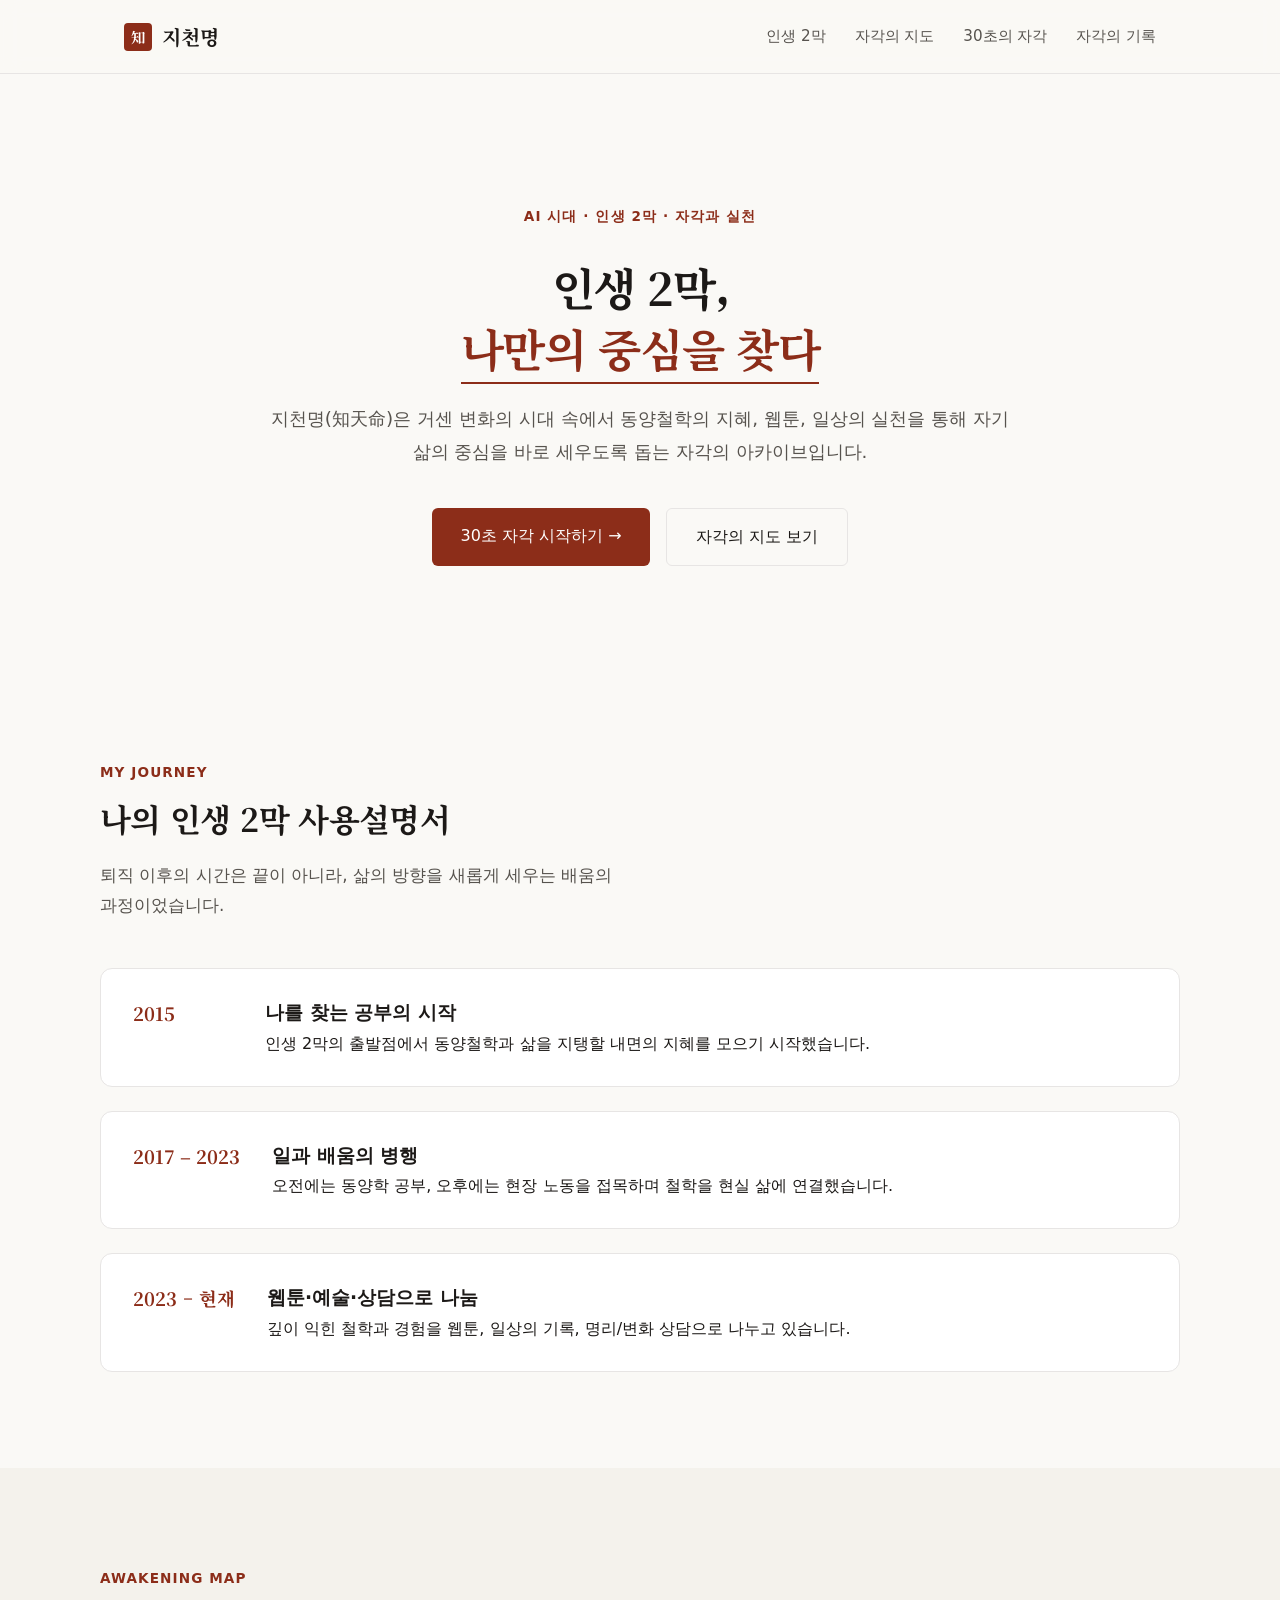
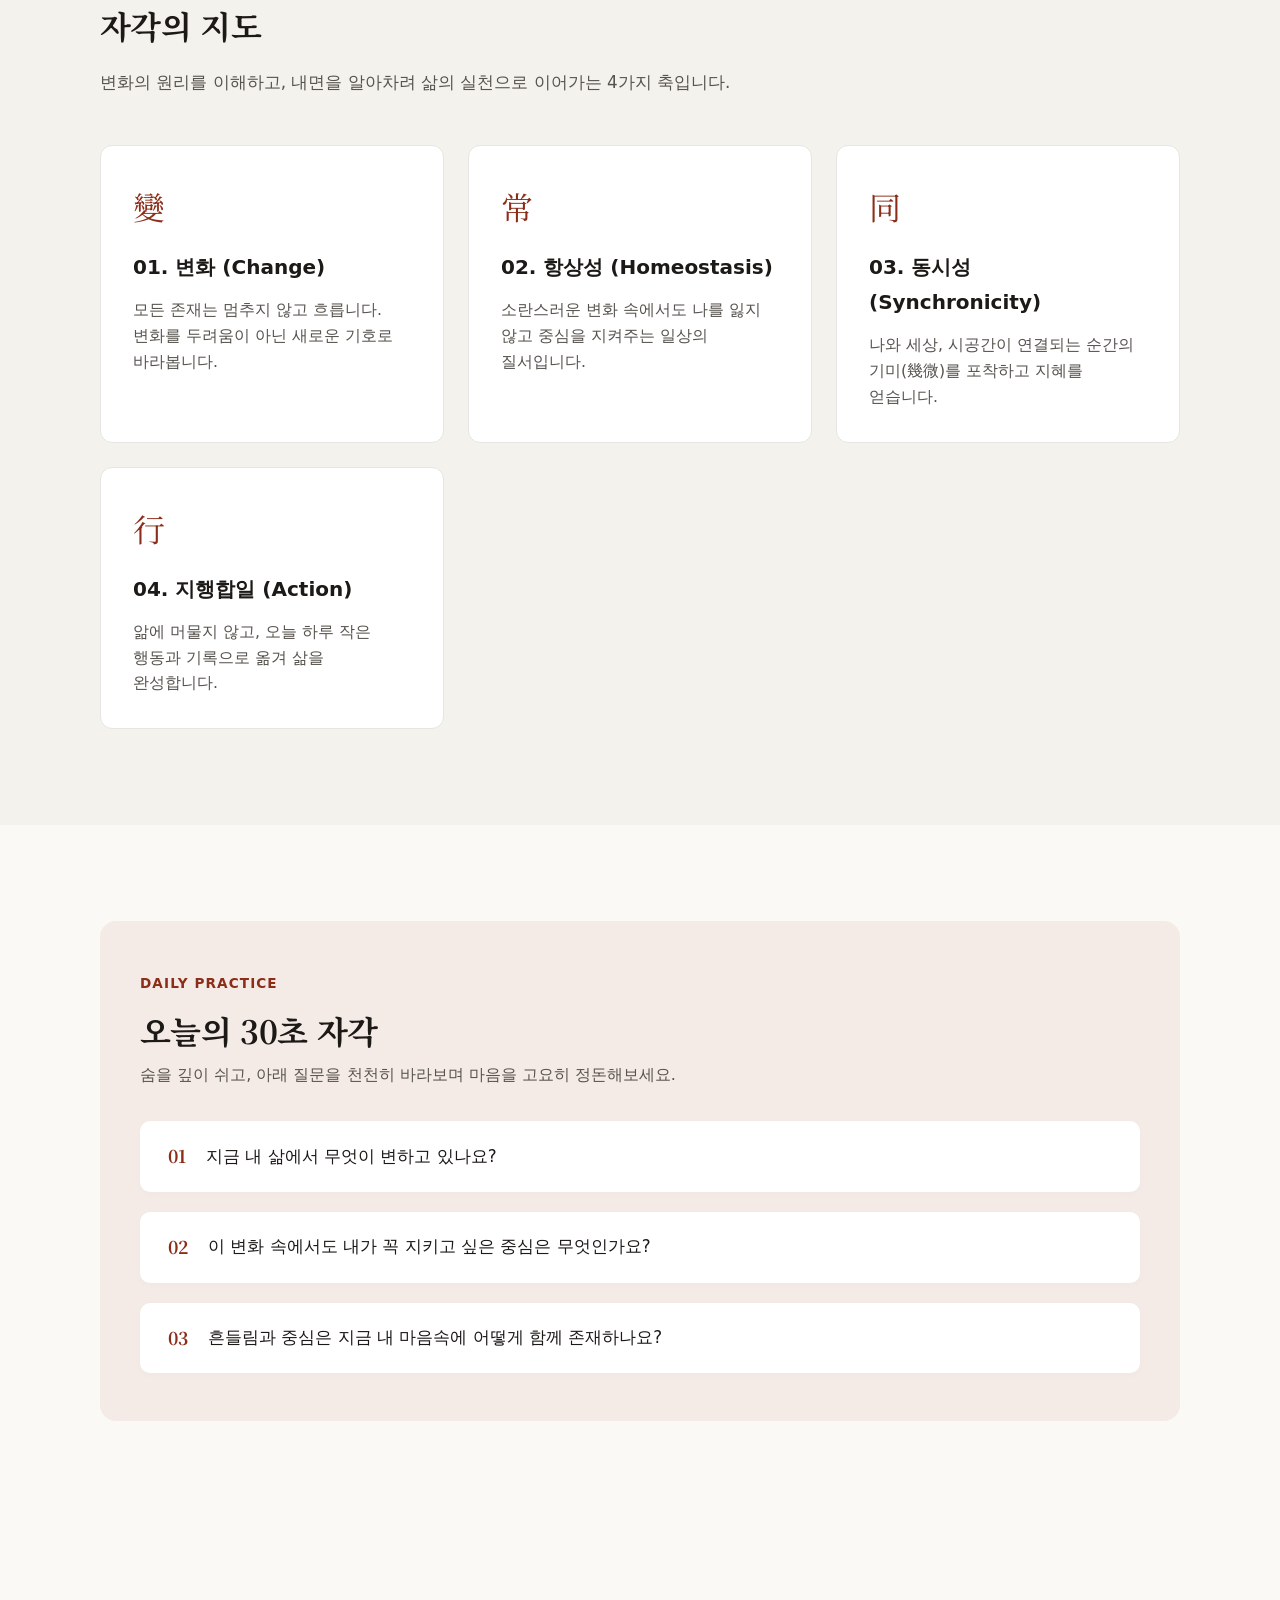
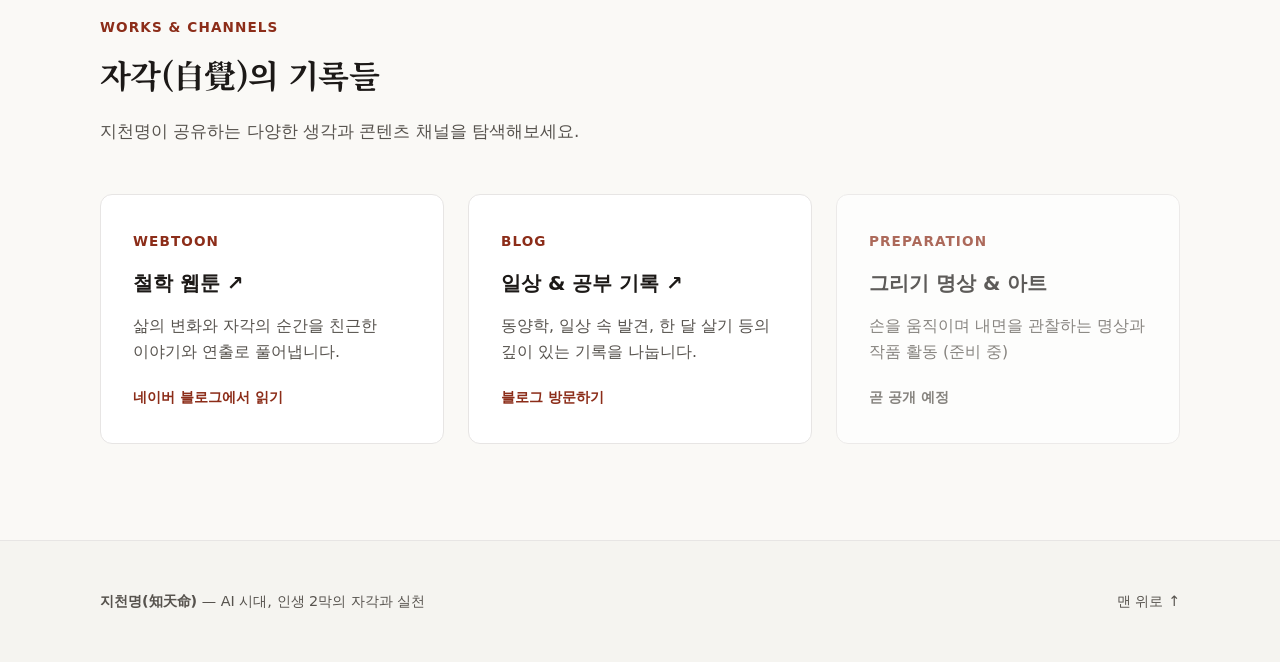
==== commit a7e548a6: "Update navigation links text in index.html" ====
--- a/index.html
+++ b/index.html
@@ -381,8 +381,8 @@
       <nav aria-label="주요 메뉴">
         <a href="#journey">인생 2막</a>
         <a href="#map">자각의 지도</a>
-        <a href="#practice">30초 자각</a>
-        <a href="#works">기록·채널</a>
+        <a href="#practice">30초의 자각</a>
+        <a href="#works">자각의 기록</a>
       </nav>
     </div>
   </header>
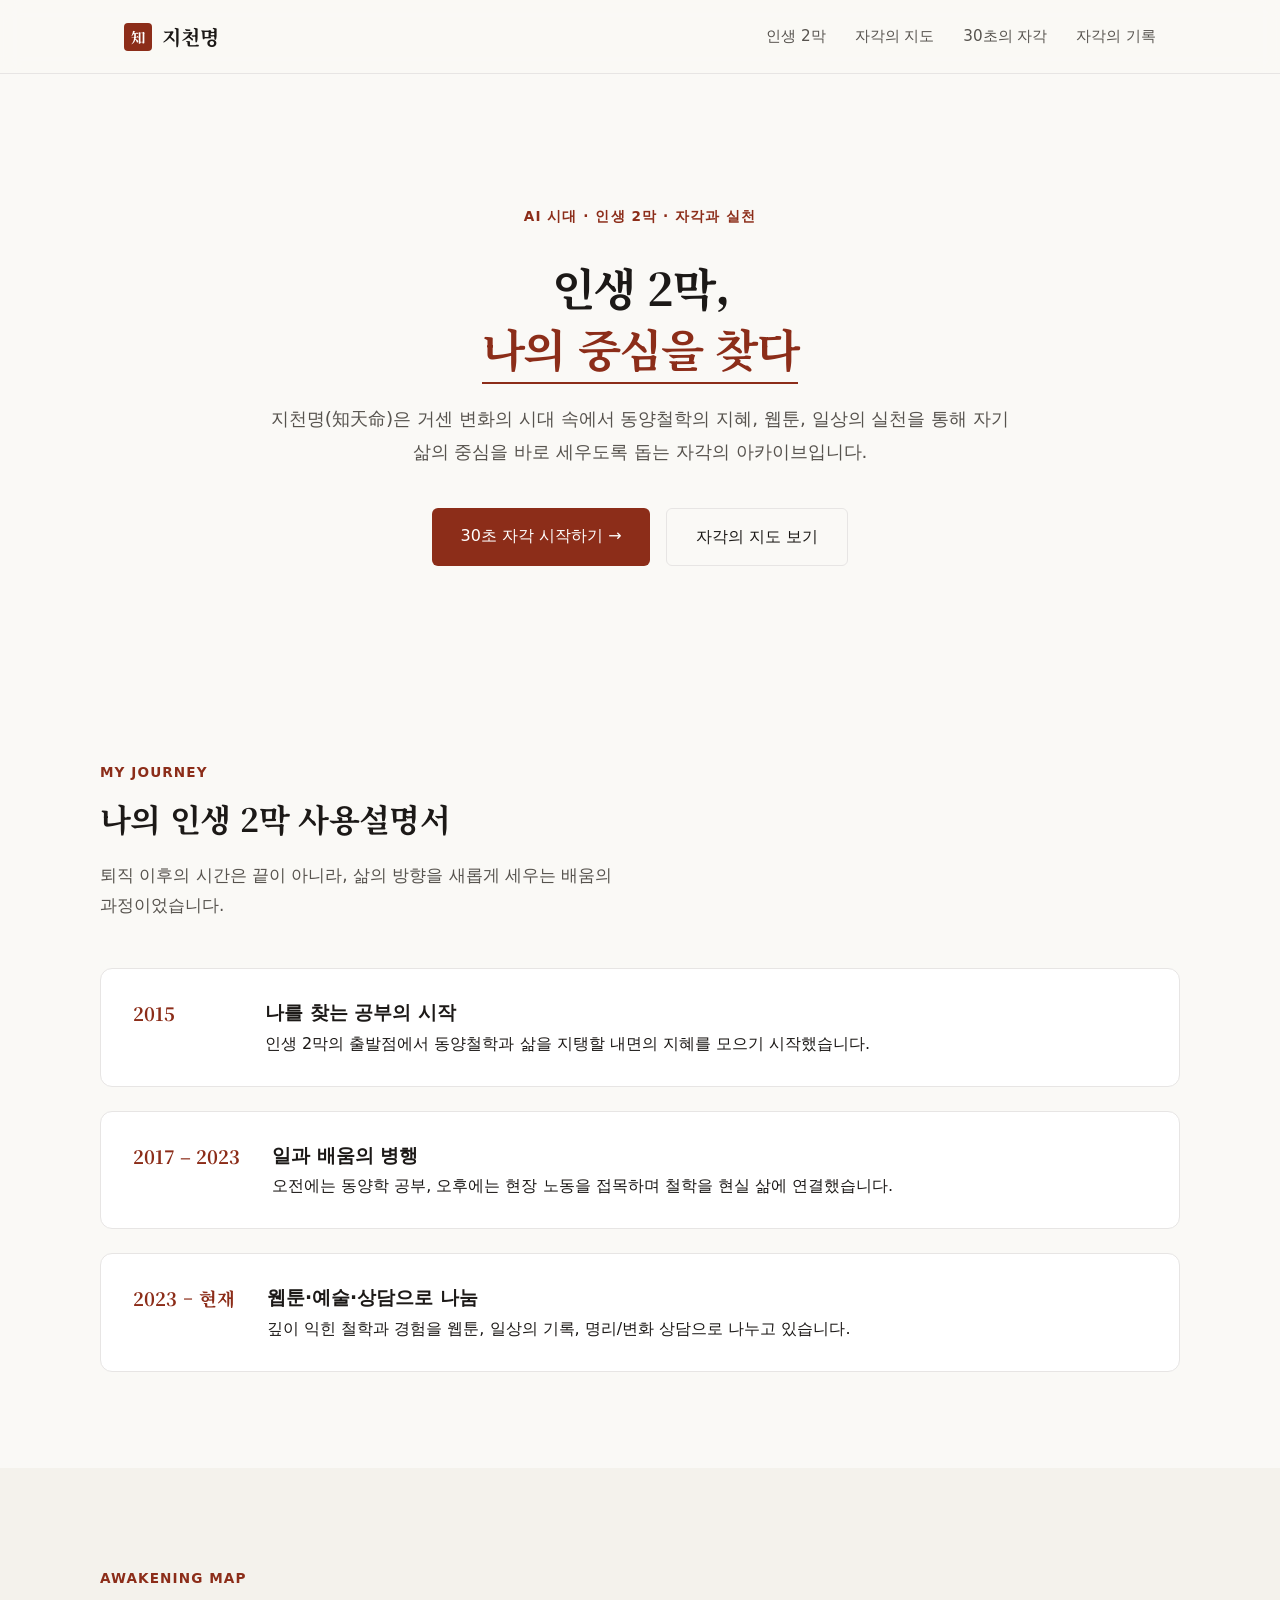
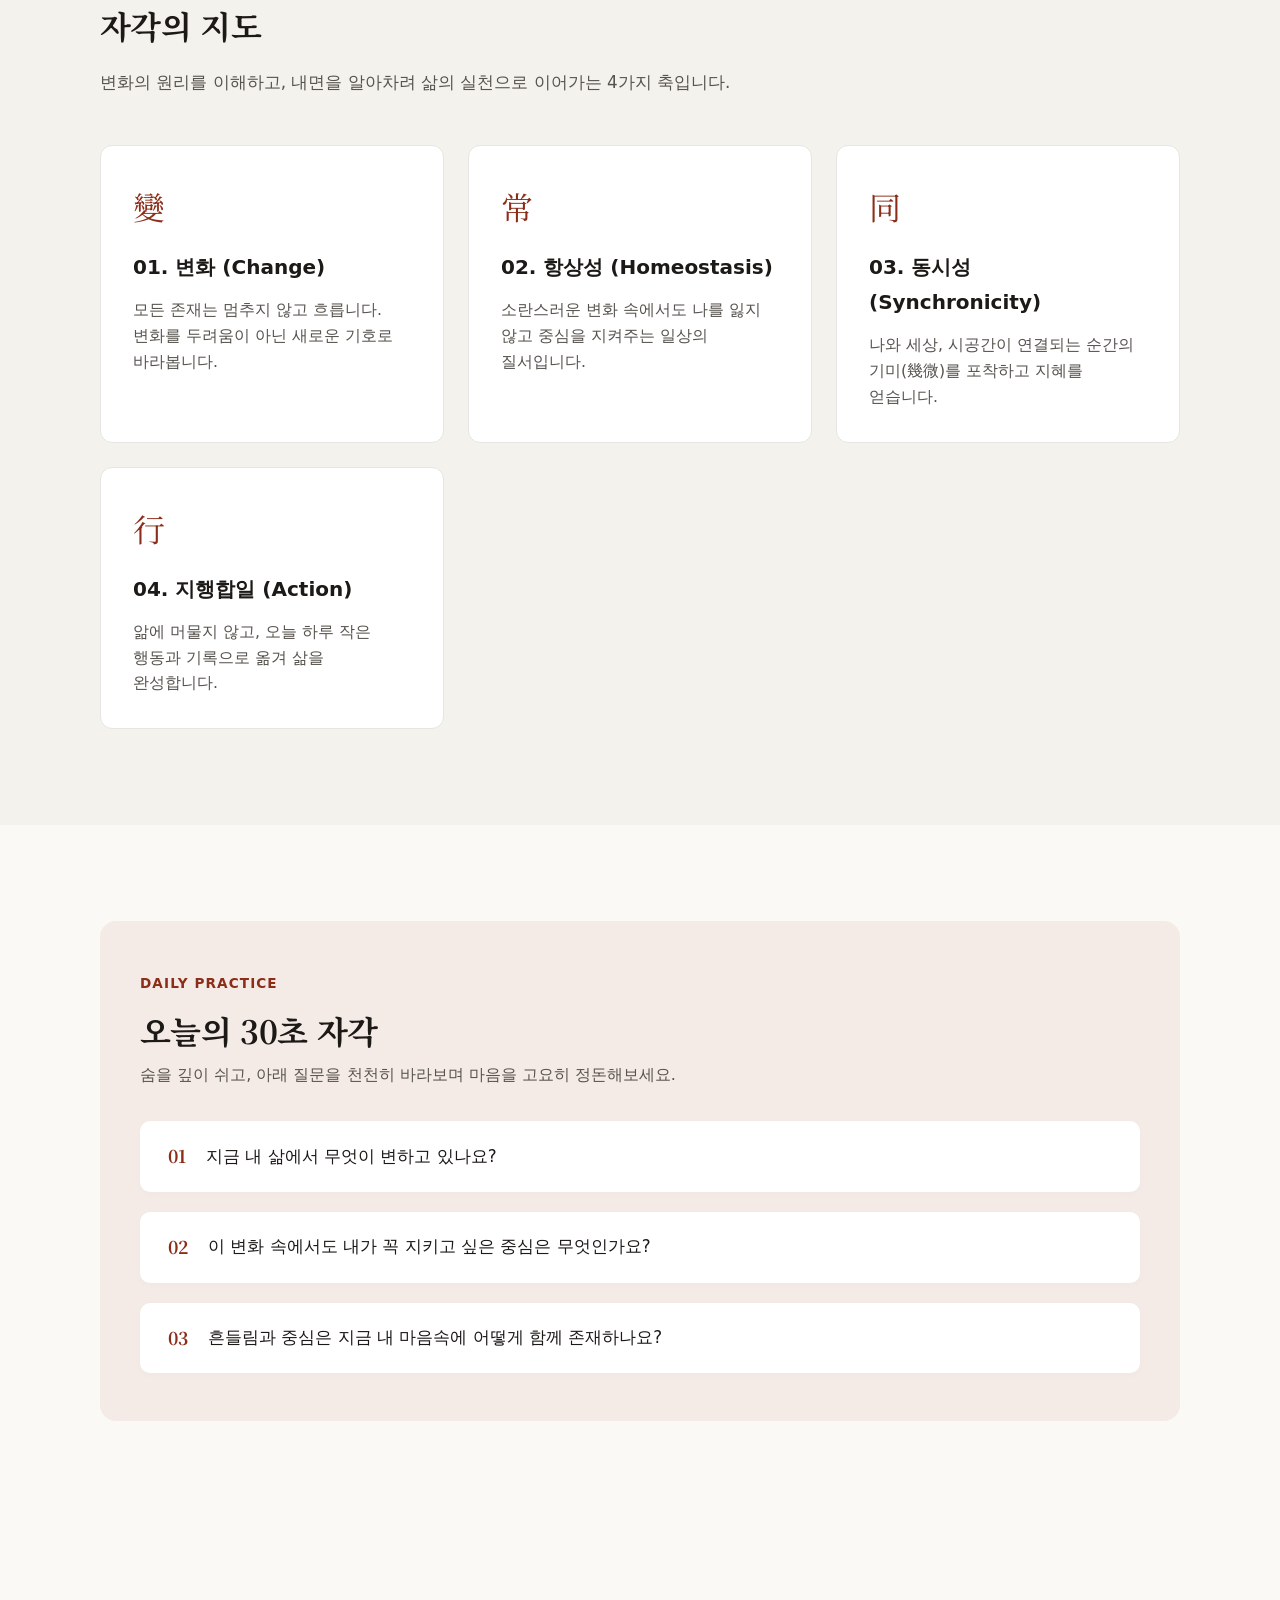
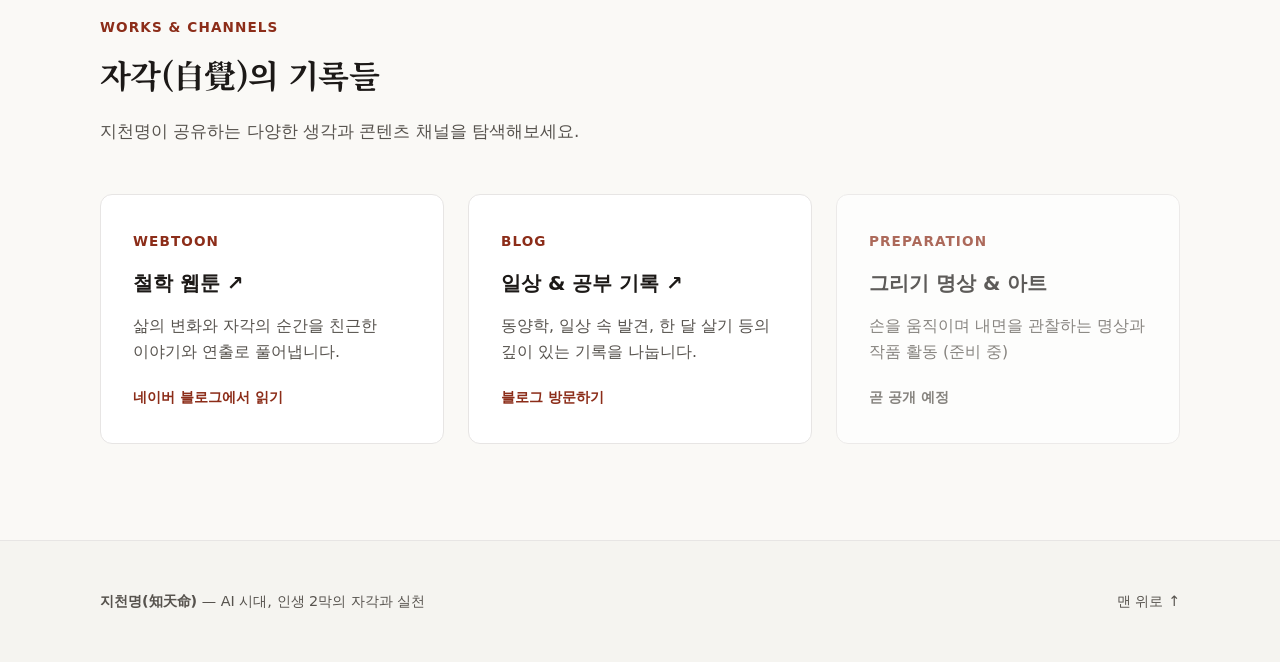
==== commit 930f0dc1: "Correct typo in hero section heading" ====
--- a/index.html
+++ b/index.html
@@ -3,7 +3,7 @@
 <head>
   <meta charset="UTF-8">
   <meta name="viewport" content="width=device-width, initial-scale=1.0">
-  <title>지천명(知天命) - AI 시대, 나만의 중심을 찾다</title>
+  <title>지천명(知天命) - AI 시대, 나의 중심을 찾다</title>
   
   <!-- Noto Serif KR (명조) & Pretendard/Noto Sans (고딕) 웹폰트 -->
   <link rel="preconnect" href="https://fonts.googleapis.com">
@@ -392,7 +392,7 @@
     <section class="hero">
       <div class="hero-content">
         <span class="section-tag">AI 시대 · 인생 2막 · 자각과 실천</span>
-        <h1>인생 2막,<br><em>나만의 중심을 찾다</em></h1>
+        <h1>인생 2막,<br><em>나의 중심을 찾다</em></h1>
         <p>
           지천명(知天命)은 거센 변화의 시대 속에서 동양철학의 지혜, 웹툰, 일상의 실천을 통해
           자기 삶의 중심을 바로 세우도록 돕는 자각의 아카이브입니다.
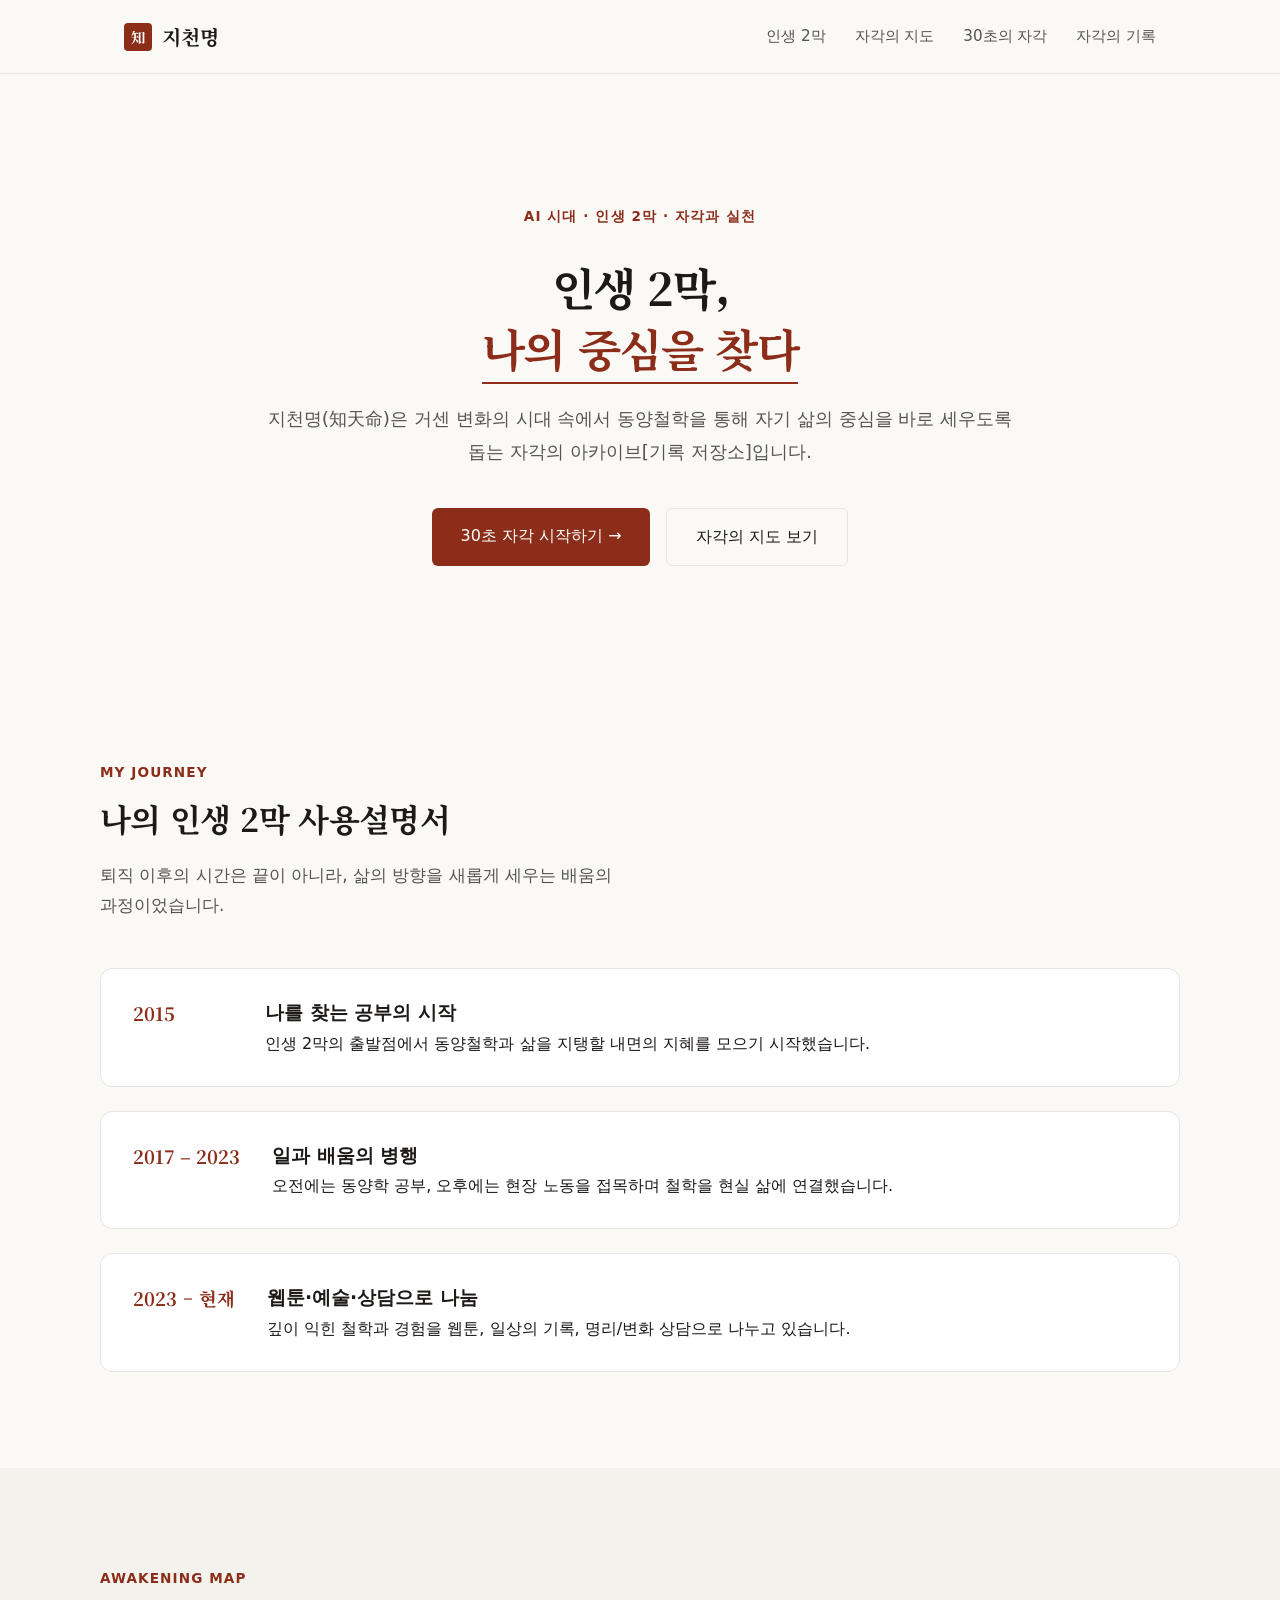
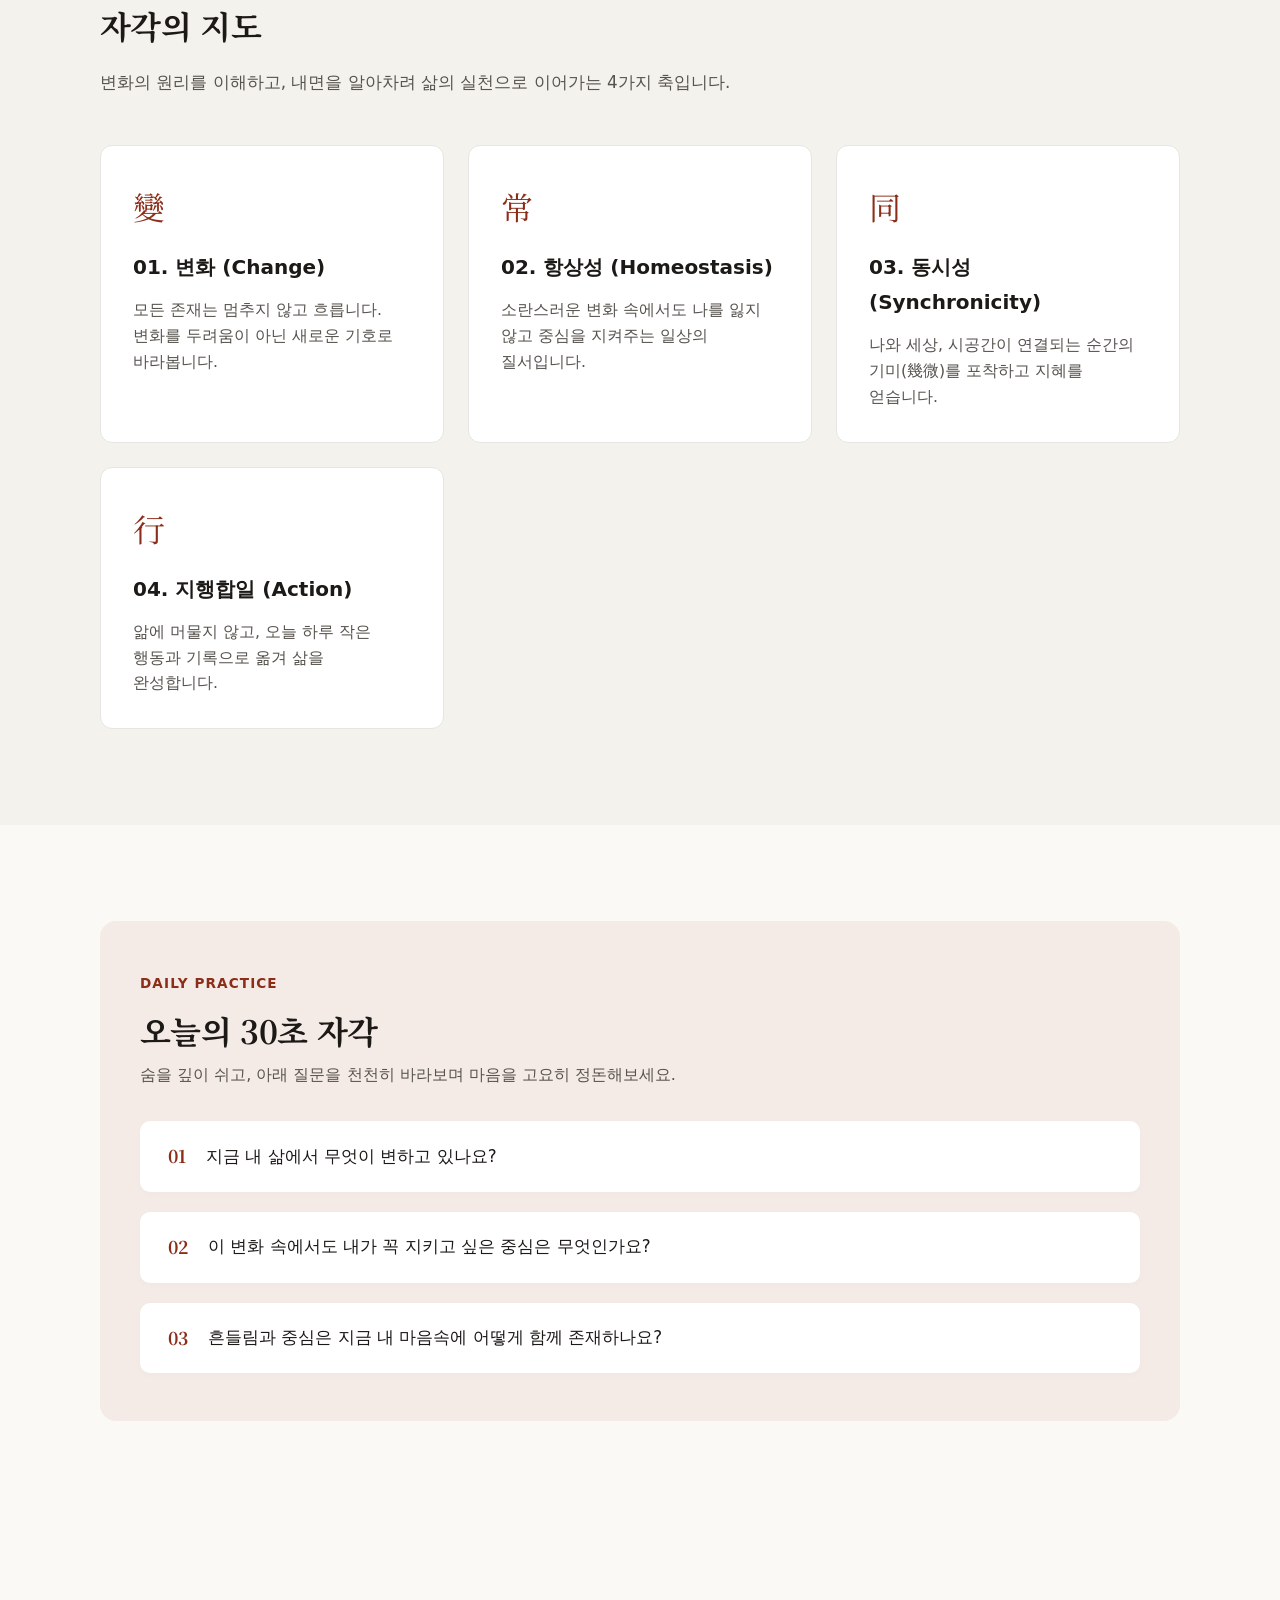
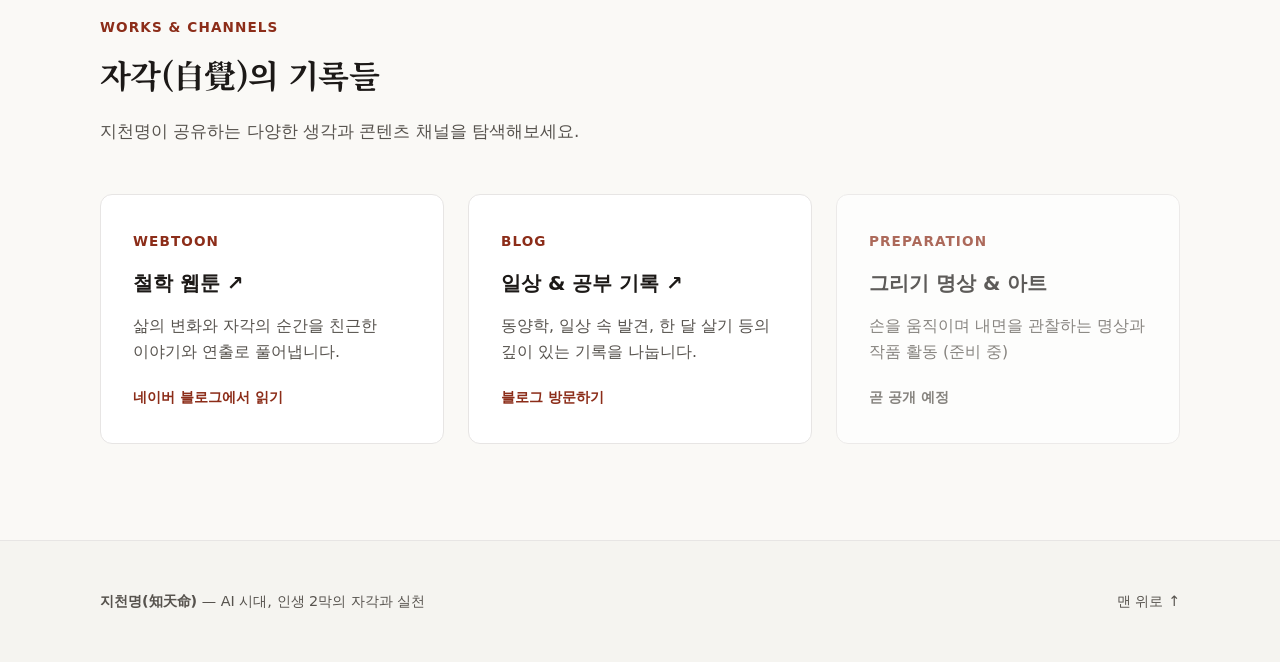
==== commit bb59db1b: "Update description in index.html Refine description of the archive to emphasize its purpose." ====
--- a/index.html
+++ b/index.html
@@ -394,8 +394,8 @@
         <span class="section-tag">AI 시대 · 인생 2막 · 자각과 실천</span>
         <h1>인생 2막,<br><em>나의 중심을 찾다</em></h1>
         <p>
-          지천명(知天命)은 거센 변화의 시대 속에서 동양철학의 지혜, 웹툰, 일상의 실천을 통해
-          자기 삶의 중심을 바로 세우도록 돕는 자각의 아카이브입니다.
+          지천명(知天命)은 거센 변화의 시대 속에서 동양철학을 통해
+          자기 삶의 중심을 바로 세우도록 돕는 자각의 아카이브[기록 저장소]입니다.
         </p>
         <div class="hero-buttons">
           <a href="#practice" class="btn-primary">30초 자각 시작하기 →</a>
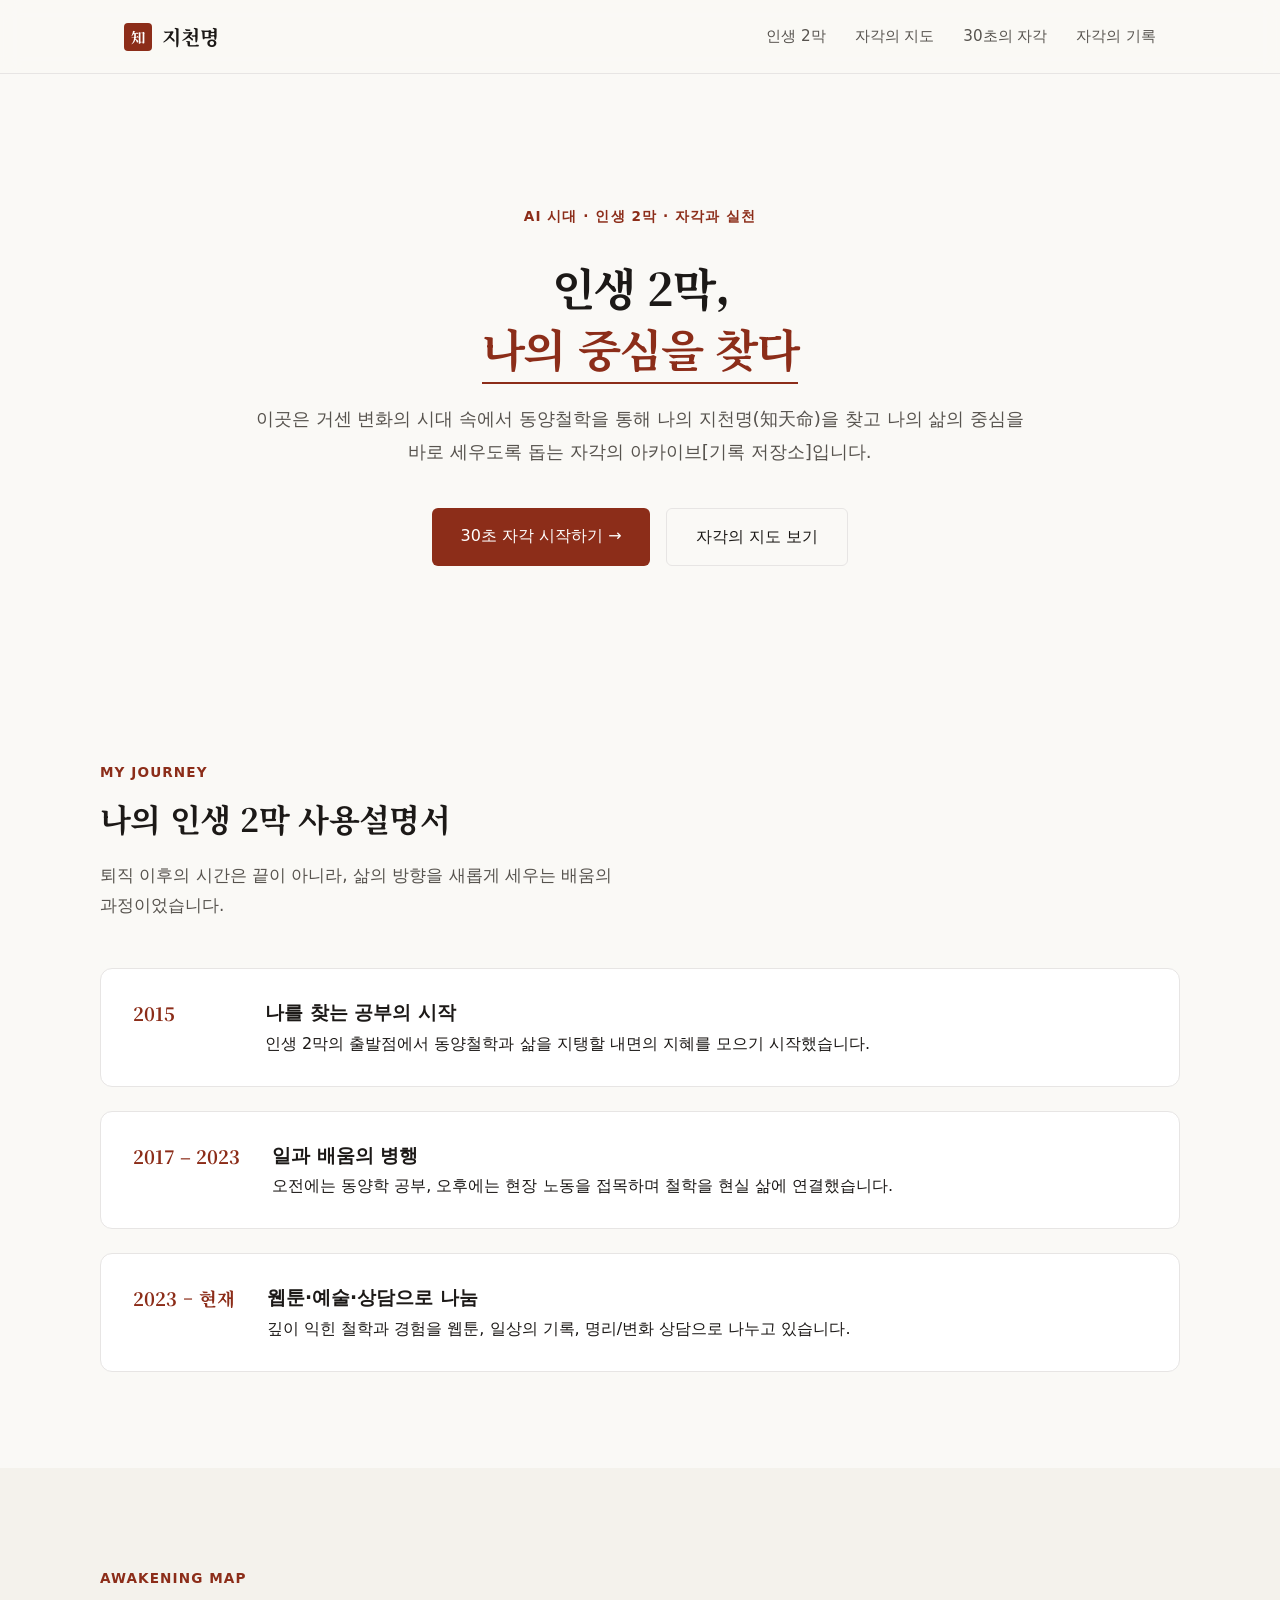
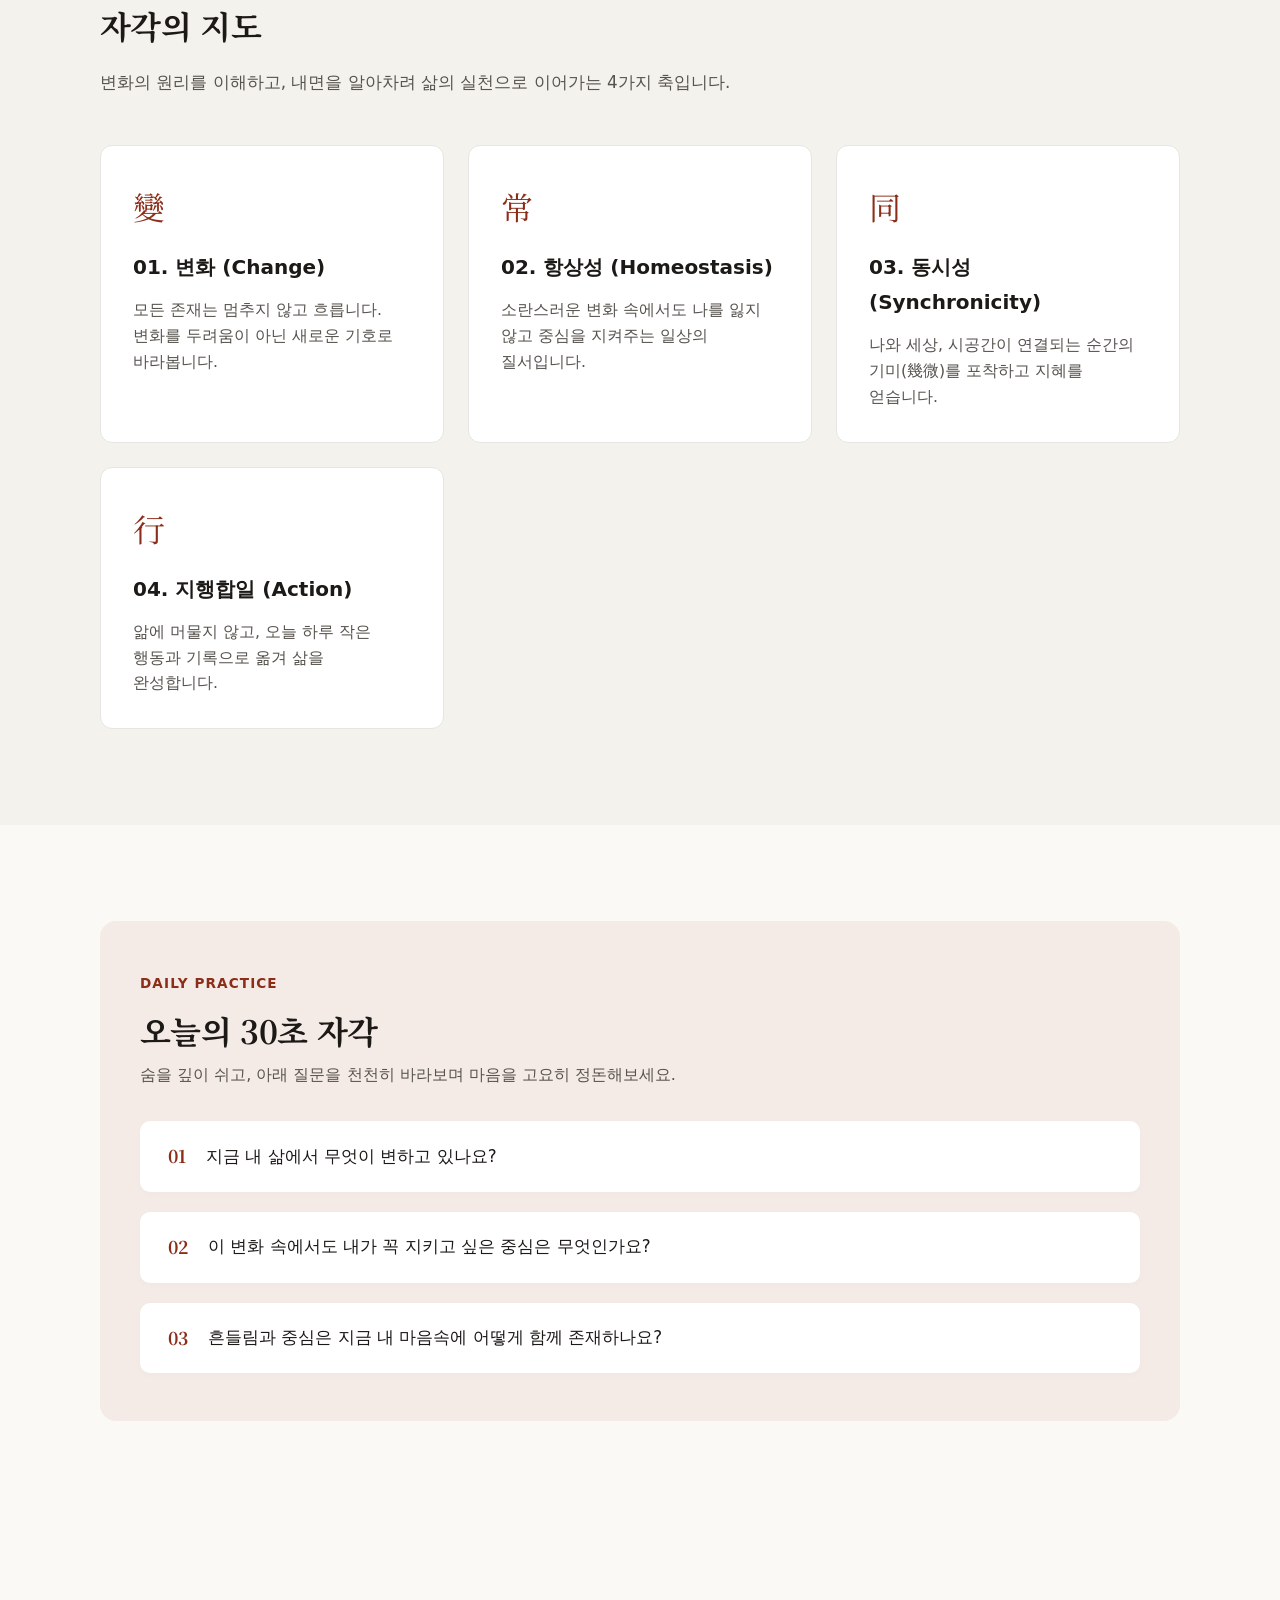
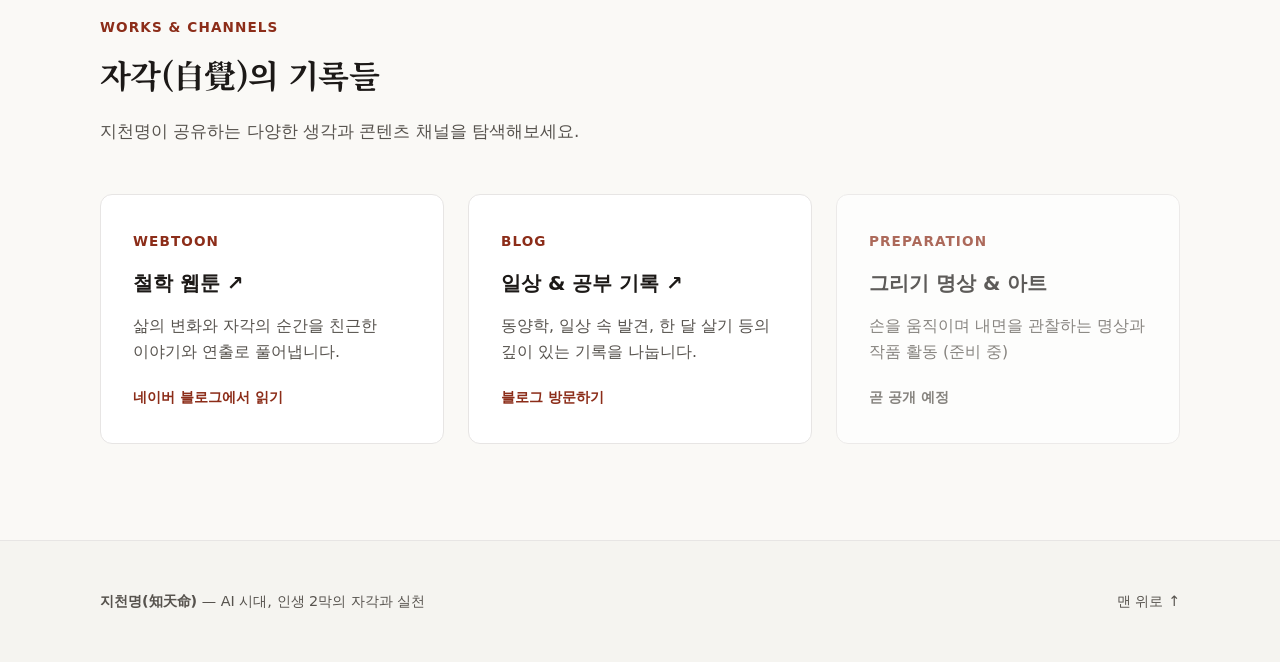
==== commit 0a19e819: "Update description in hero content section" ====
--- a/index.html
+++ b/index.html
@@ -394,8 +394,8 @@
         <span class="section-tag">AI 시대 · 인생 2막 · 자각과 실천</span>
         <h1>인생 2막,<br><em>나의 중심을 찾다</em></h1>
         <p>
-          지천명(知天命)은 거센 변화의 시대 속에서 동양철학을 통해
-          자기 삶의 중심을 바로 세우도록 돕는 자각의 아카이브[기록 저장소]입니다.
+          이곳은 거센 변화의 시대 속에서 동양철학을 통해 나의 지천명(知天命)을 찾고
+          나의 삶의 중심을 바로 세우도록 돕는 자각의 아카이브[기록 저장소]입니다.
         </p>
         <div class="hero-buttons">
           <a href="#practice" class="btn-primary">30초 자각 시작하기 →</a>
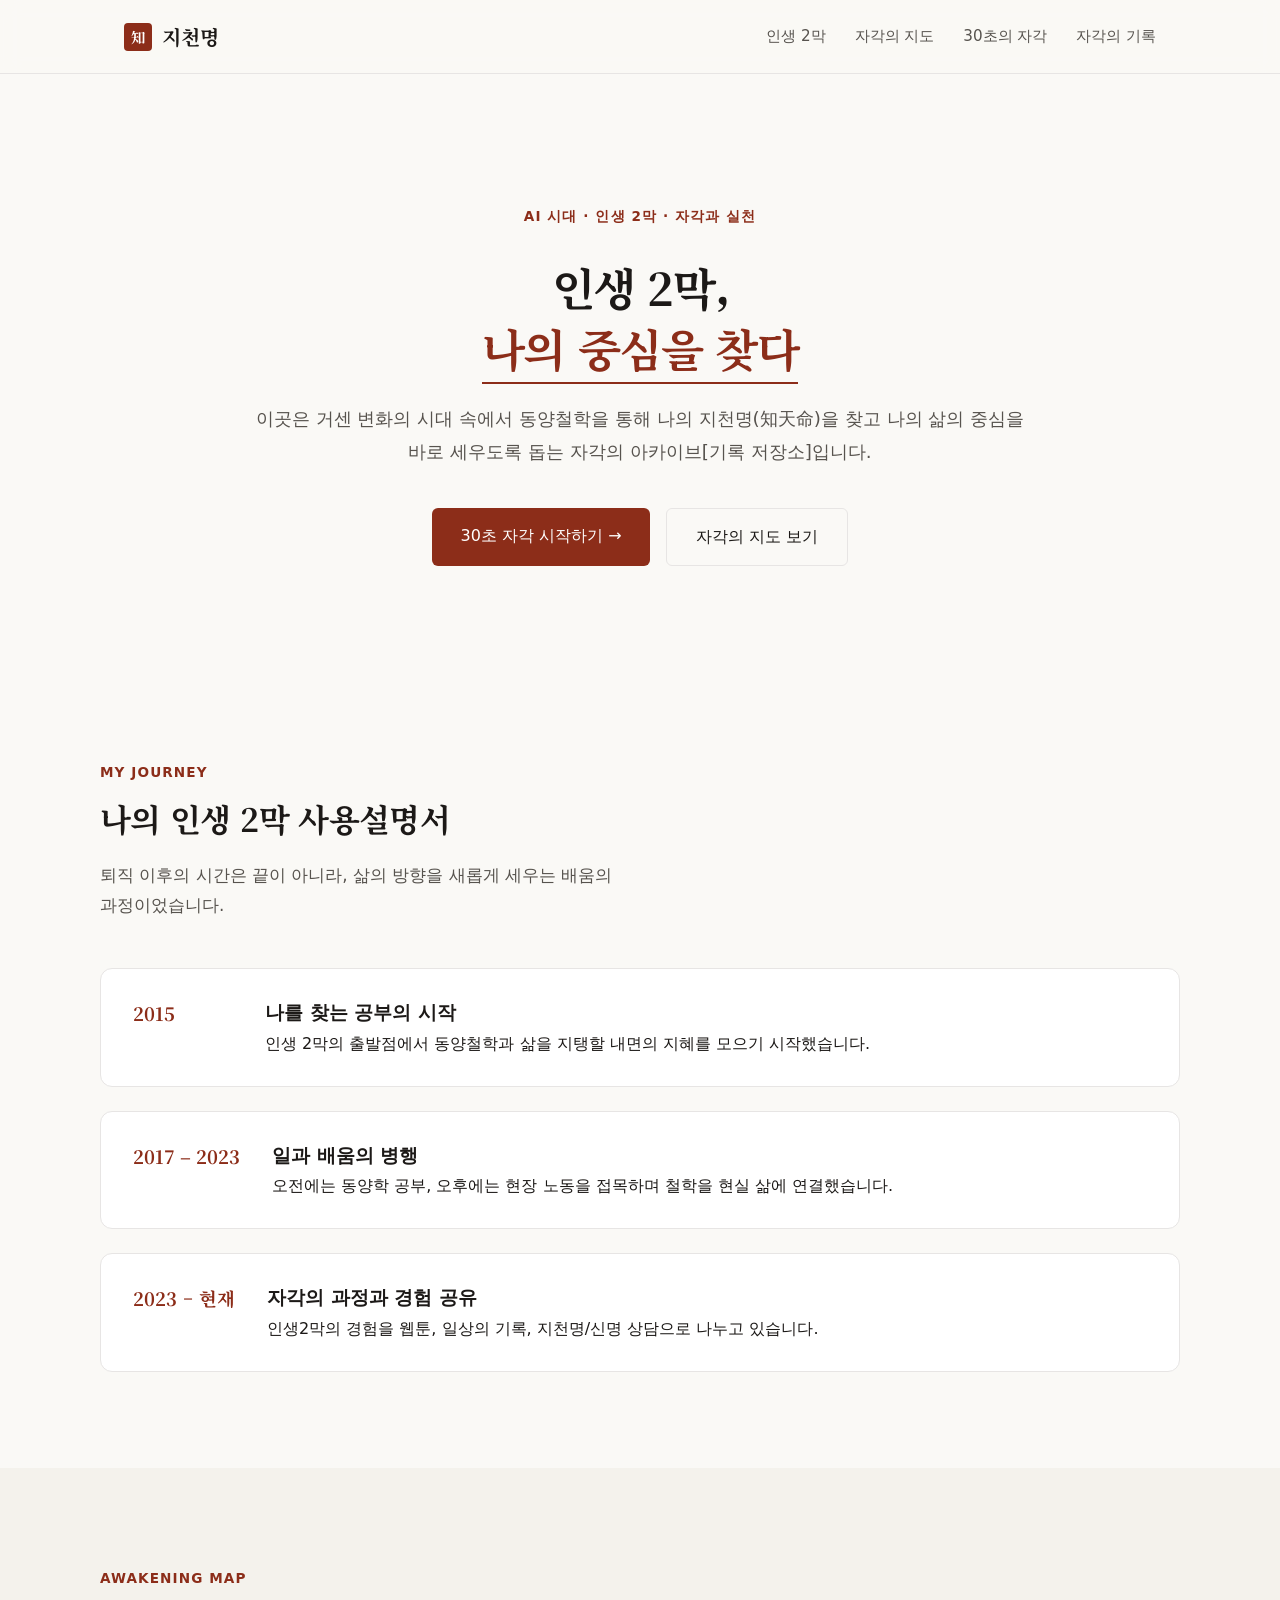
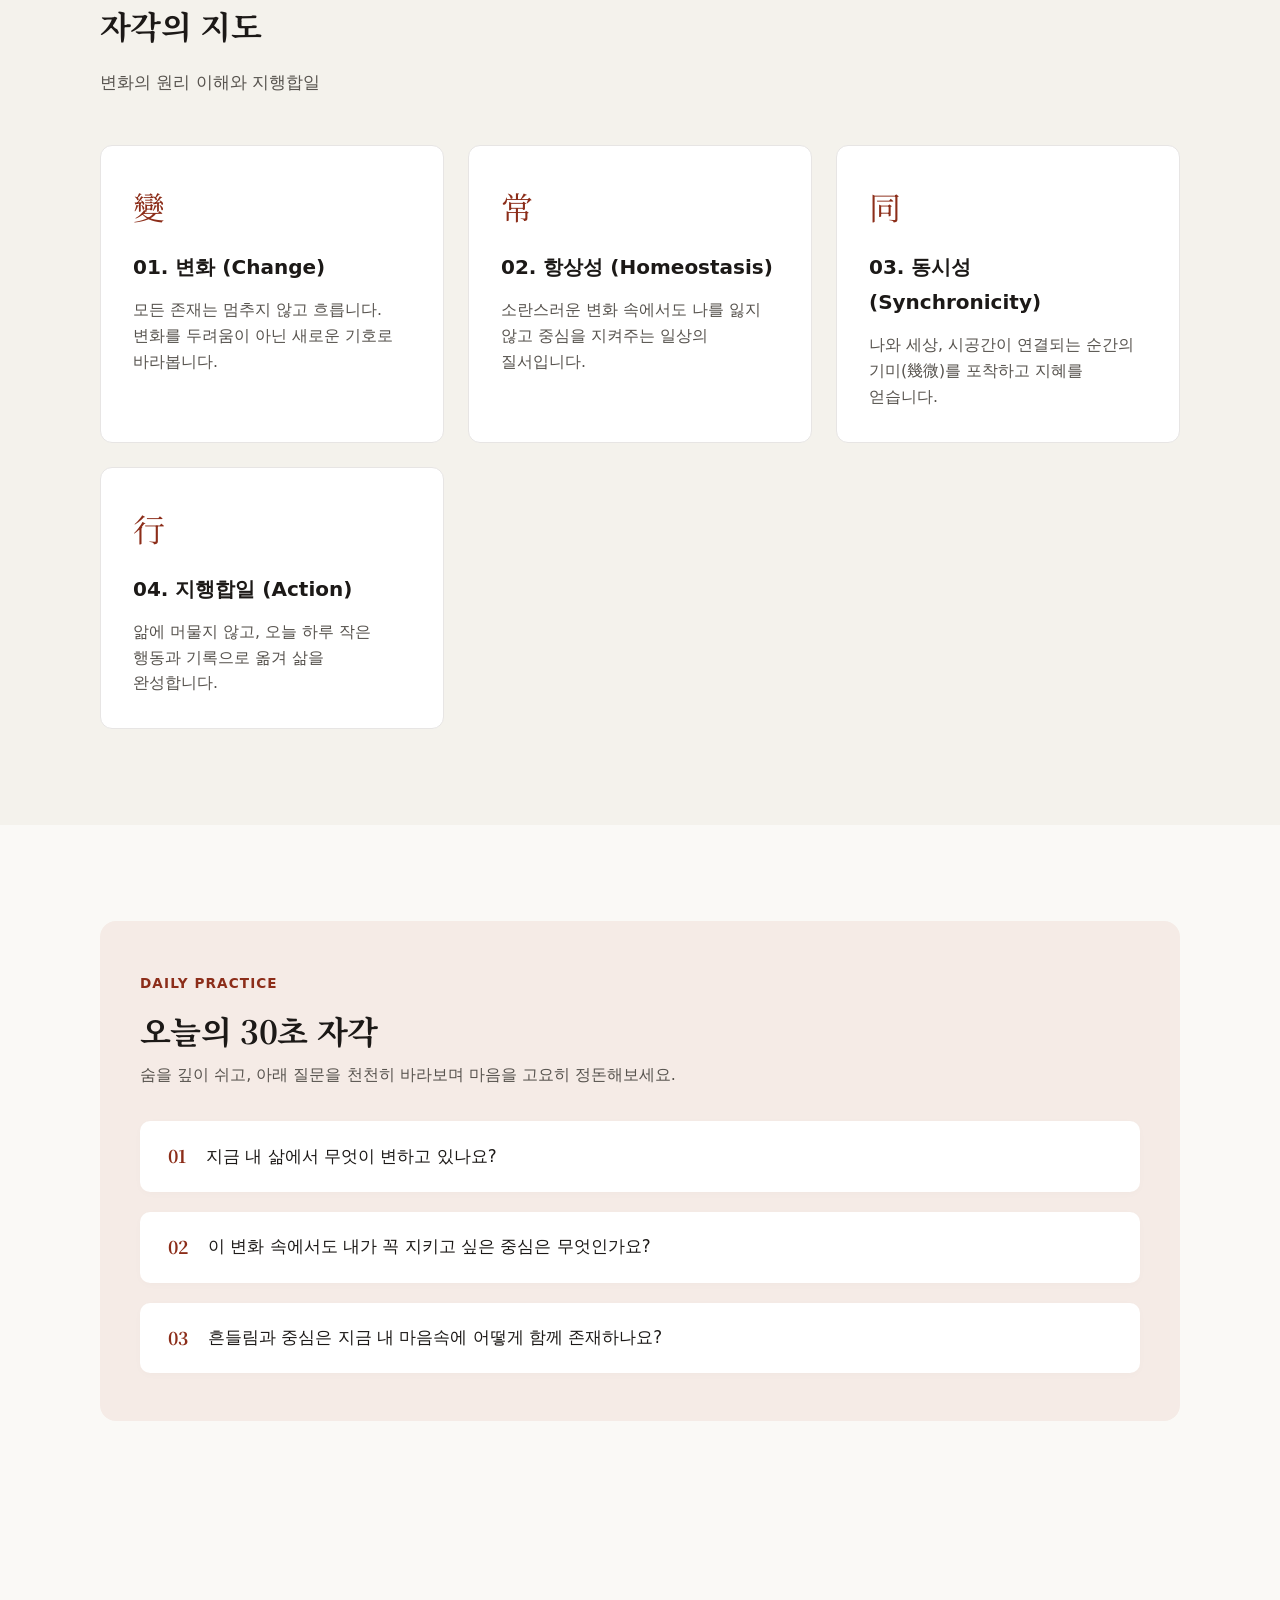
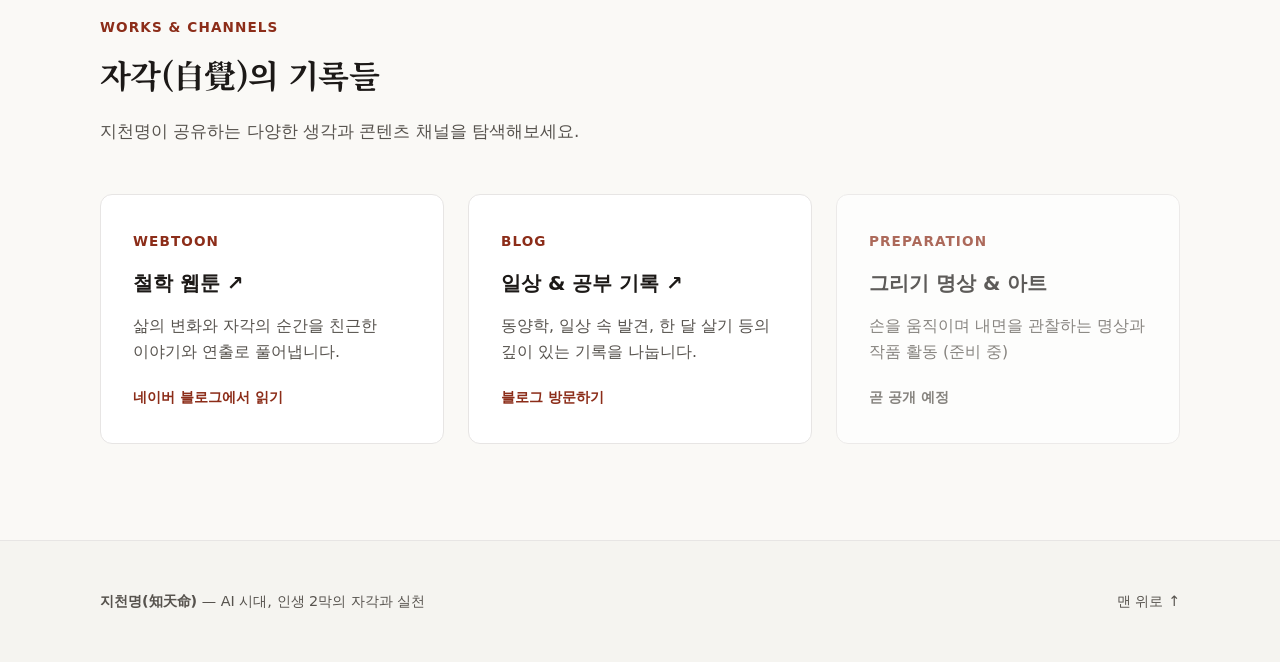
==== commit 3e16eb1e: "Update content in index.html for clarity" ====
--- a/index.html
+++ b/index.html
@@ -429,8 +429,8 @@
           <div class="timeline-item">
             <div class="timeline-year">2023 – 현재</div>
             <div>
-              <h3>웹툰·예술·상담으로 나눔</h3>
-              <p>깊이 익힌 철학과 경험을 웹툰, 일상의 기록, 명리/변화 상담으로 나누고 있습니다.</p>
+              <h3>자각의 과정과 경험 공유</h3>
+              <p>인생2막의 경험을 웹툰, 일상의 기록, 지천명/신명 상담으로 나누고 있습니다.</p>
             </div>
           </div>
         </div>
@@ -442,7 +442,7 @@
       <div class="container">
         <span class="section-tag">Awakening Map</span>
         <h2 class="section-title">자각의 지도</h2>
-        <p class="section-desc">변화의 원리를 이해하고, 내면을 알아차려 삶의 실천으로 이어가는 4가지 축입니다.</p>
+        <p class="section-desc">변화의 원리 이해와 지행합일</p>
 
         <div class="grid-2">
           <div class="card">
